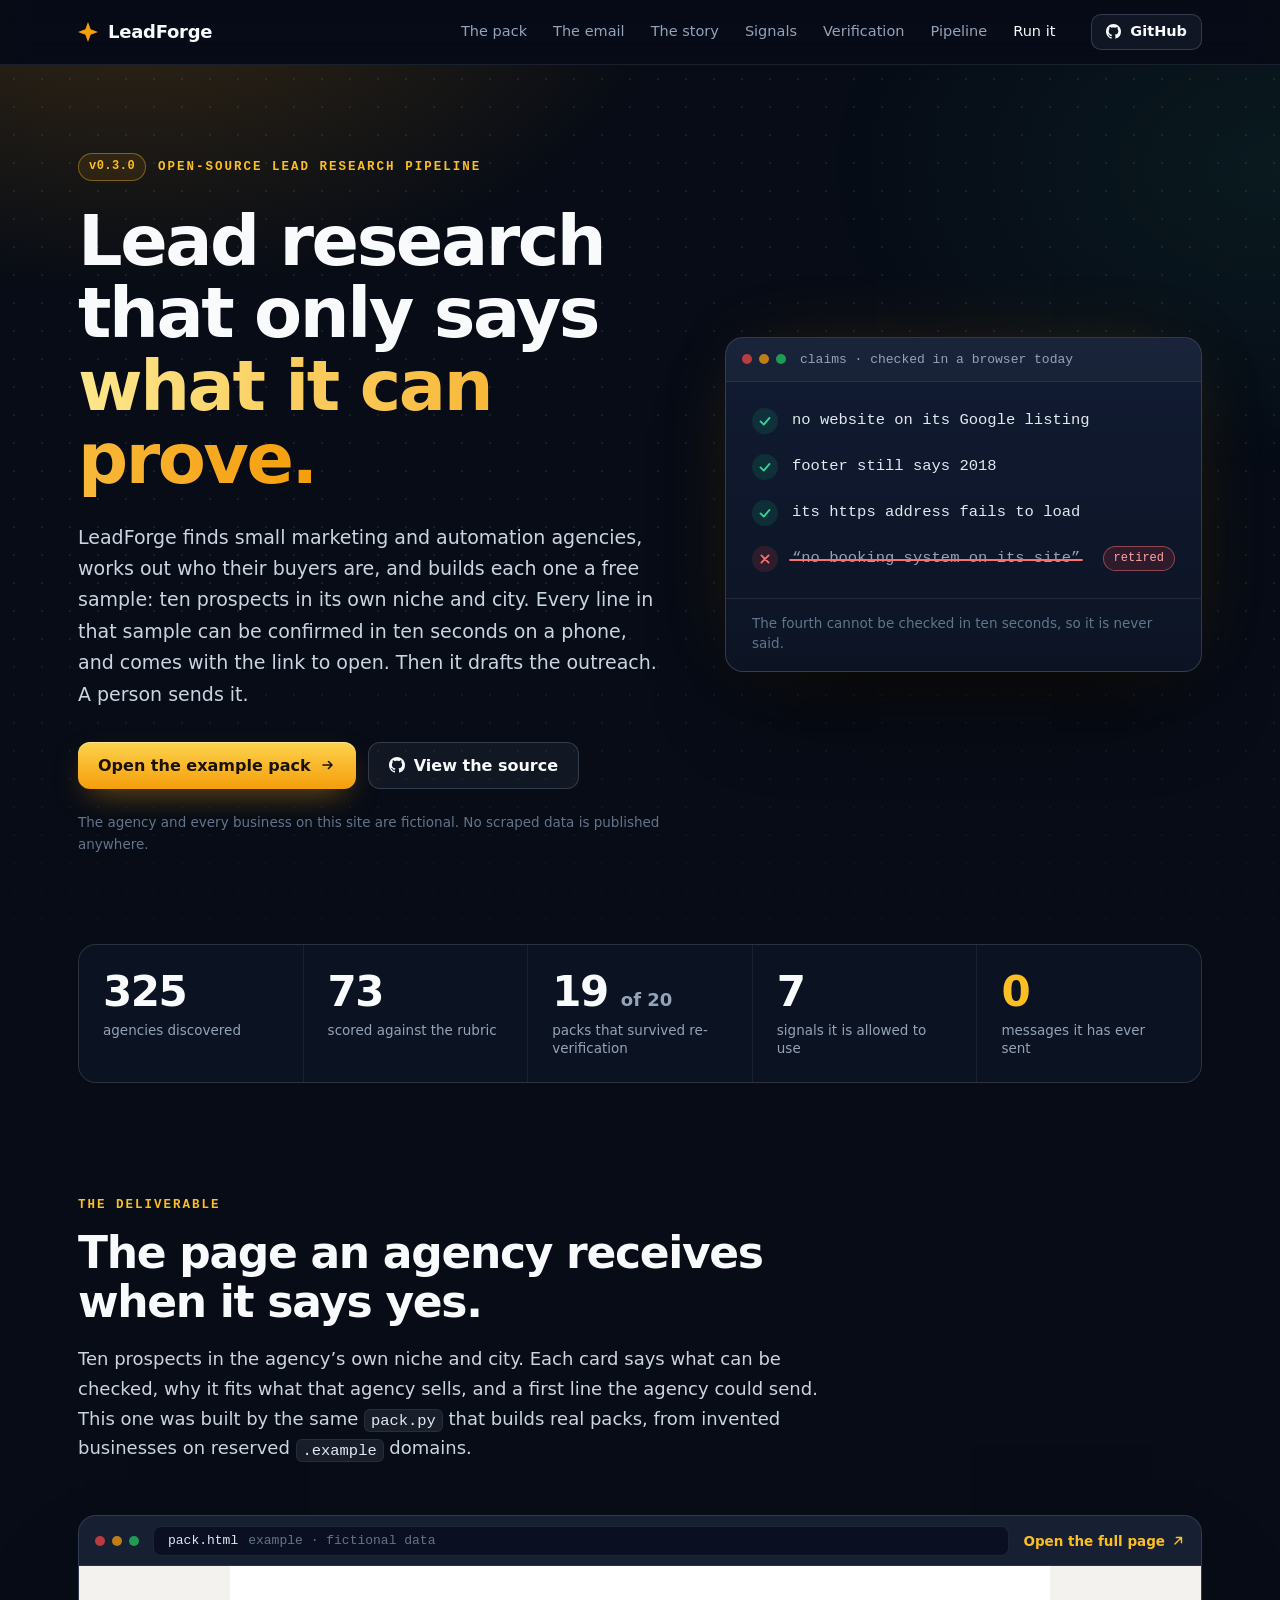
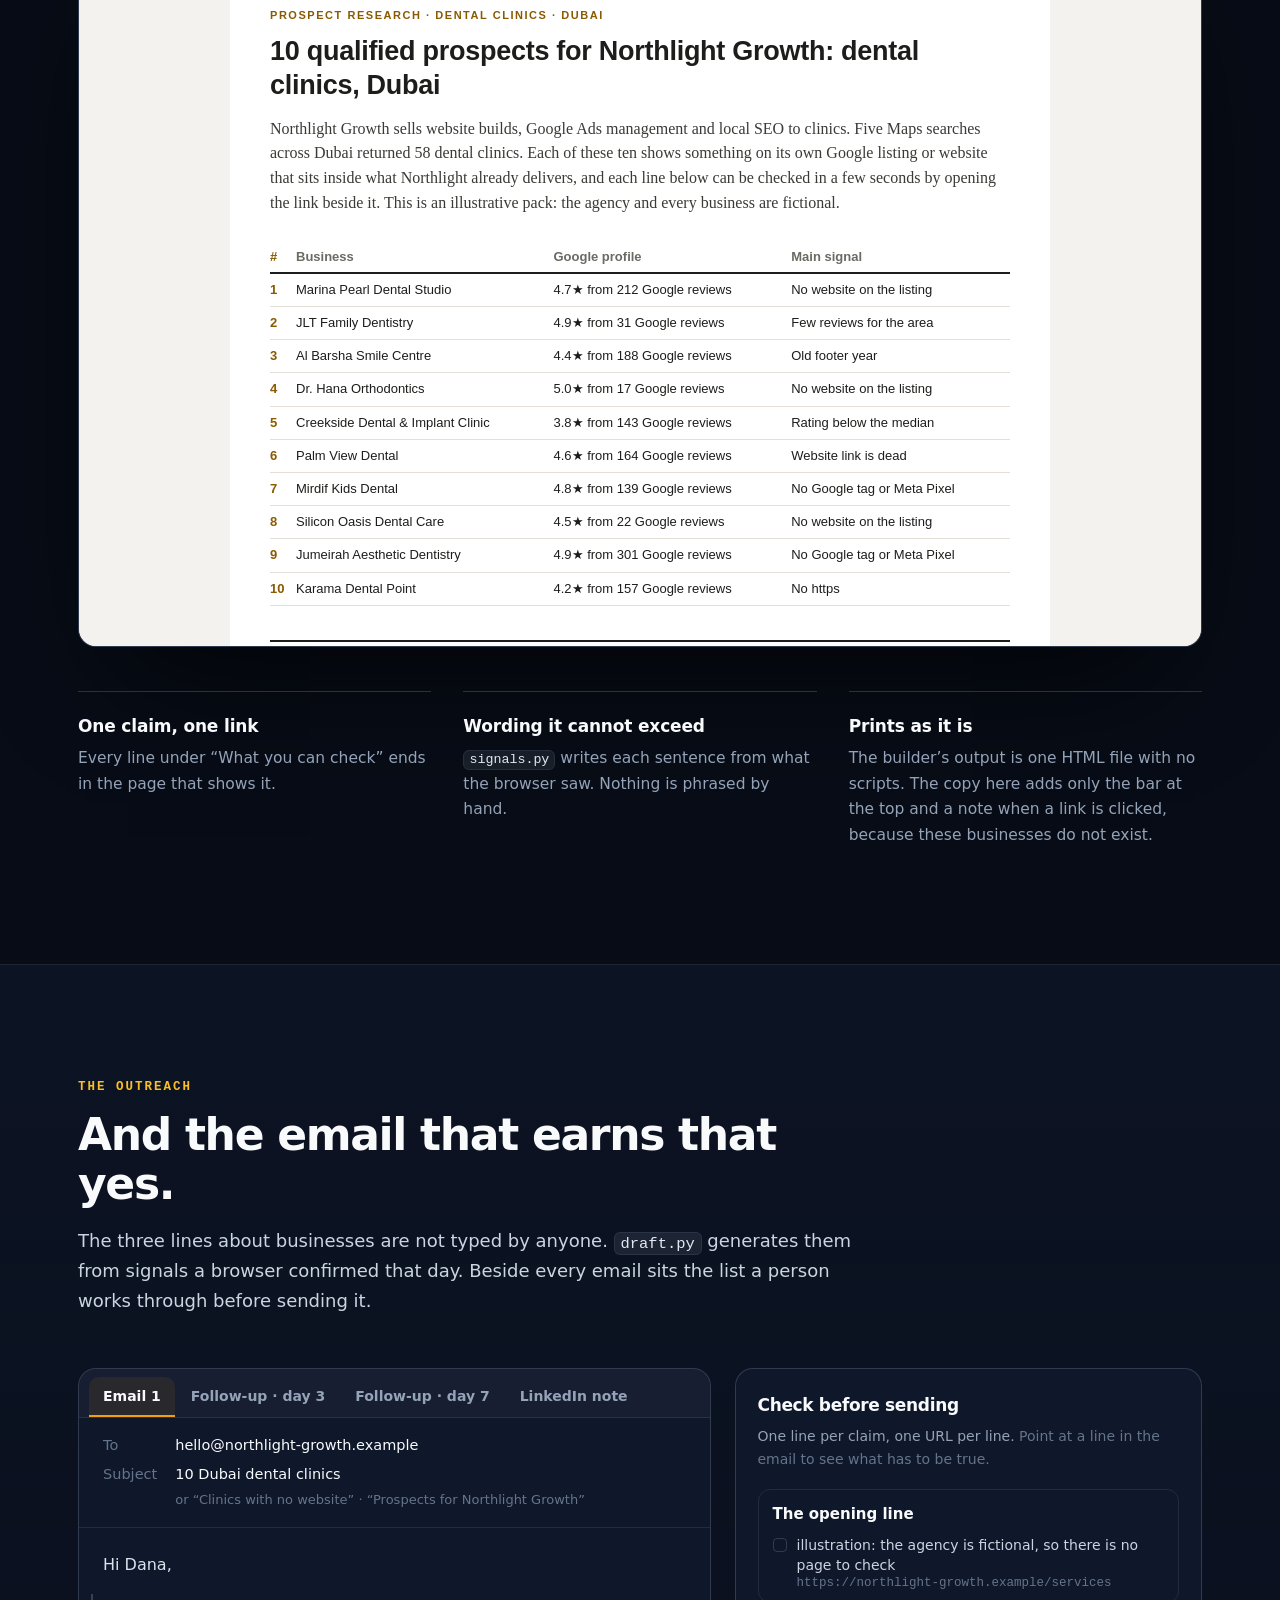
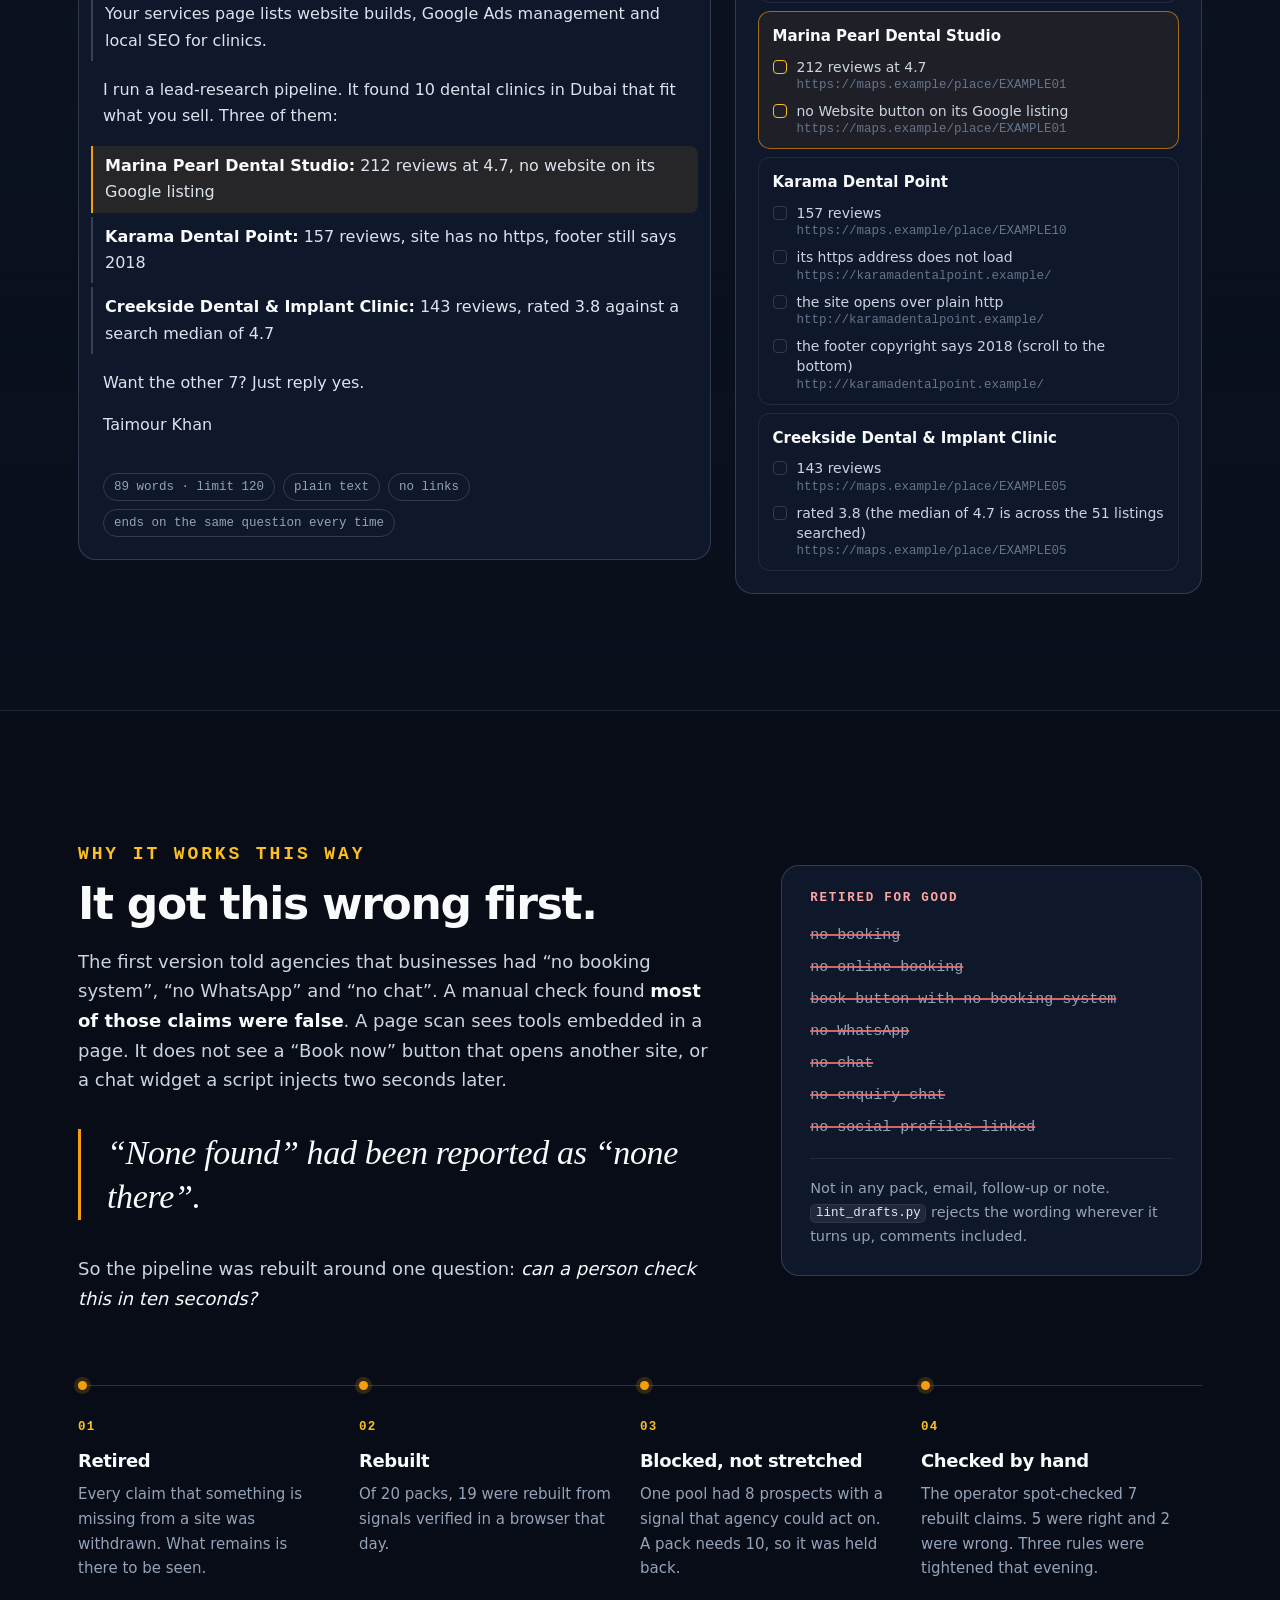
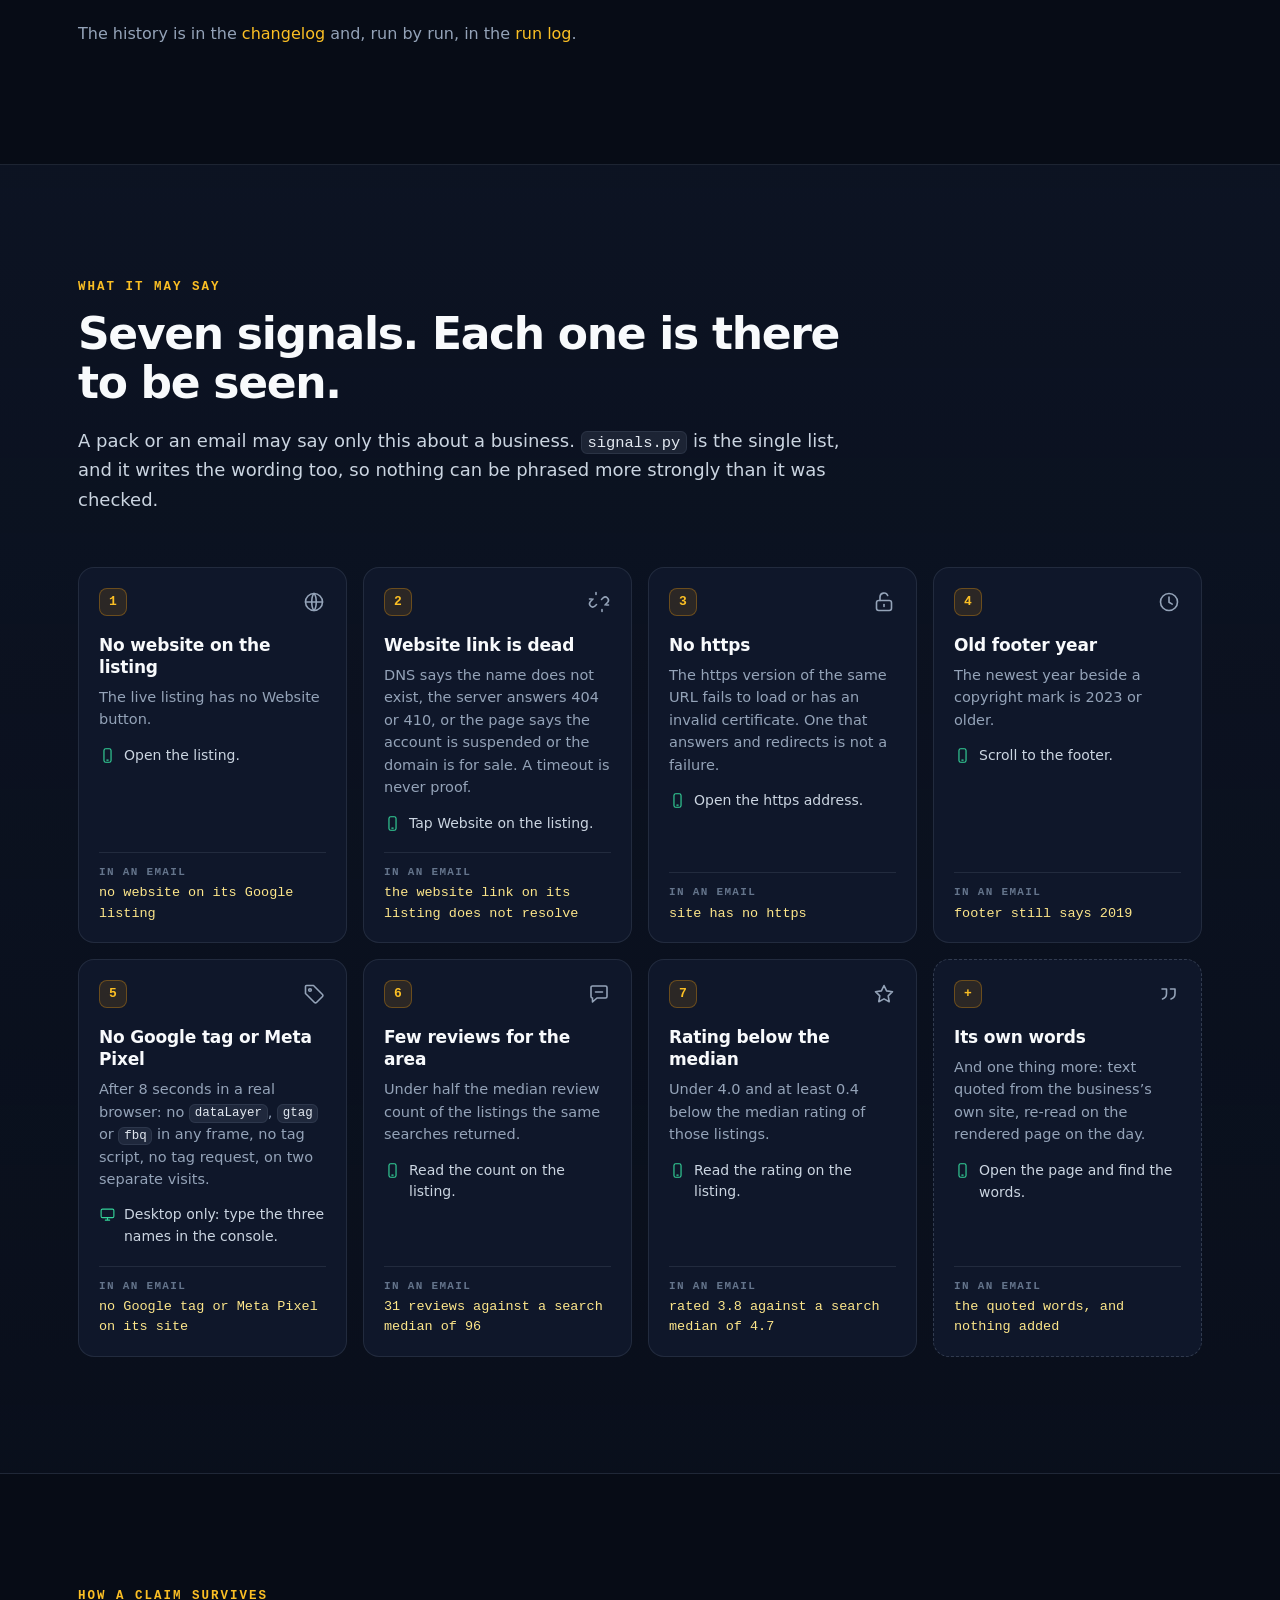
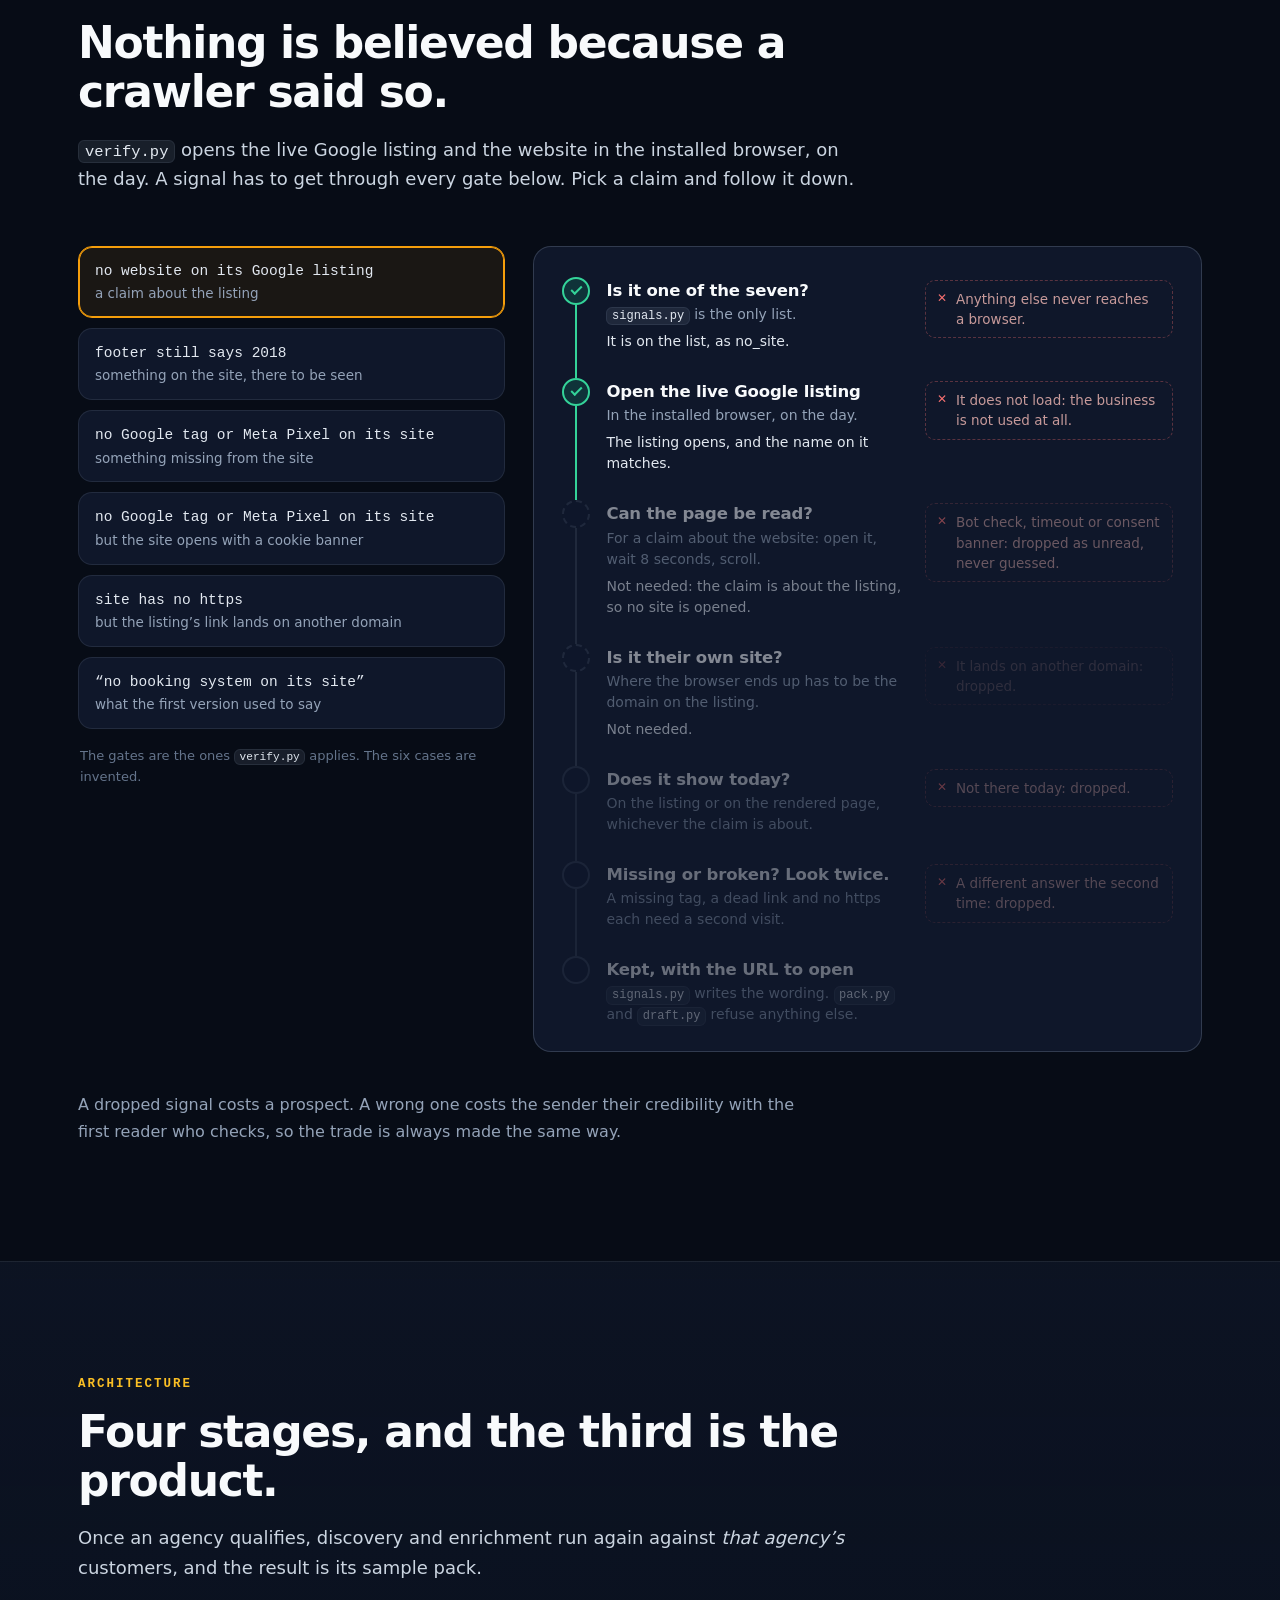
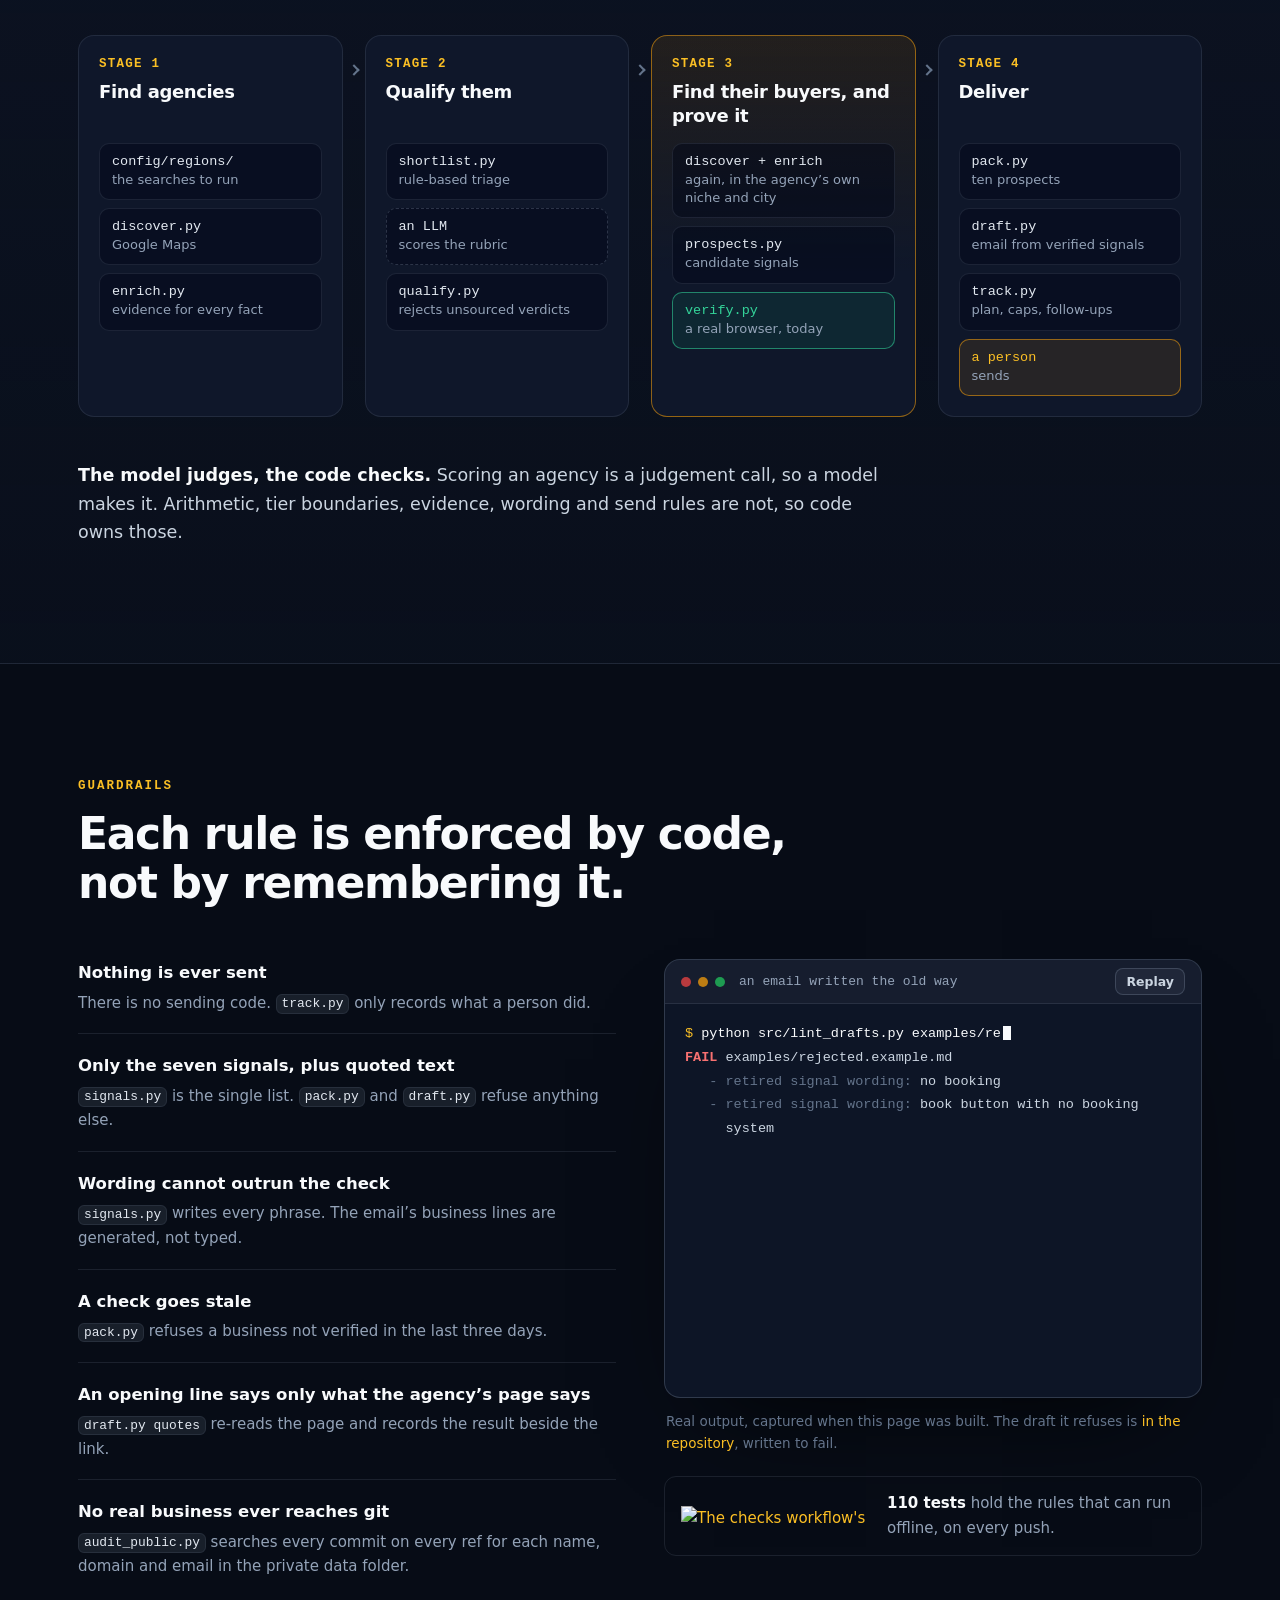
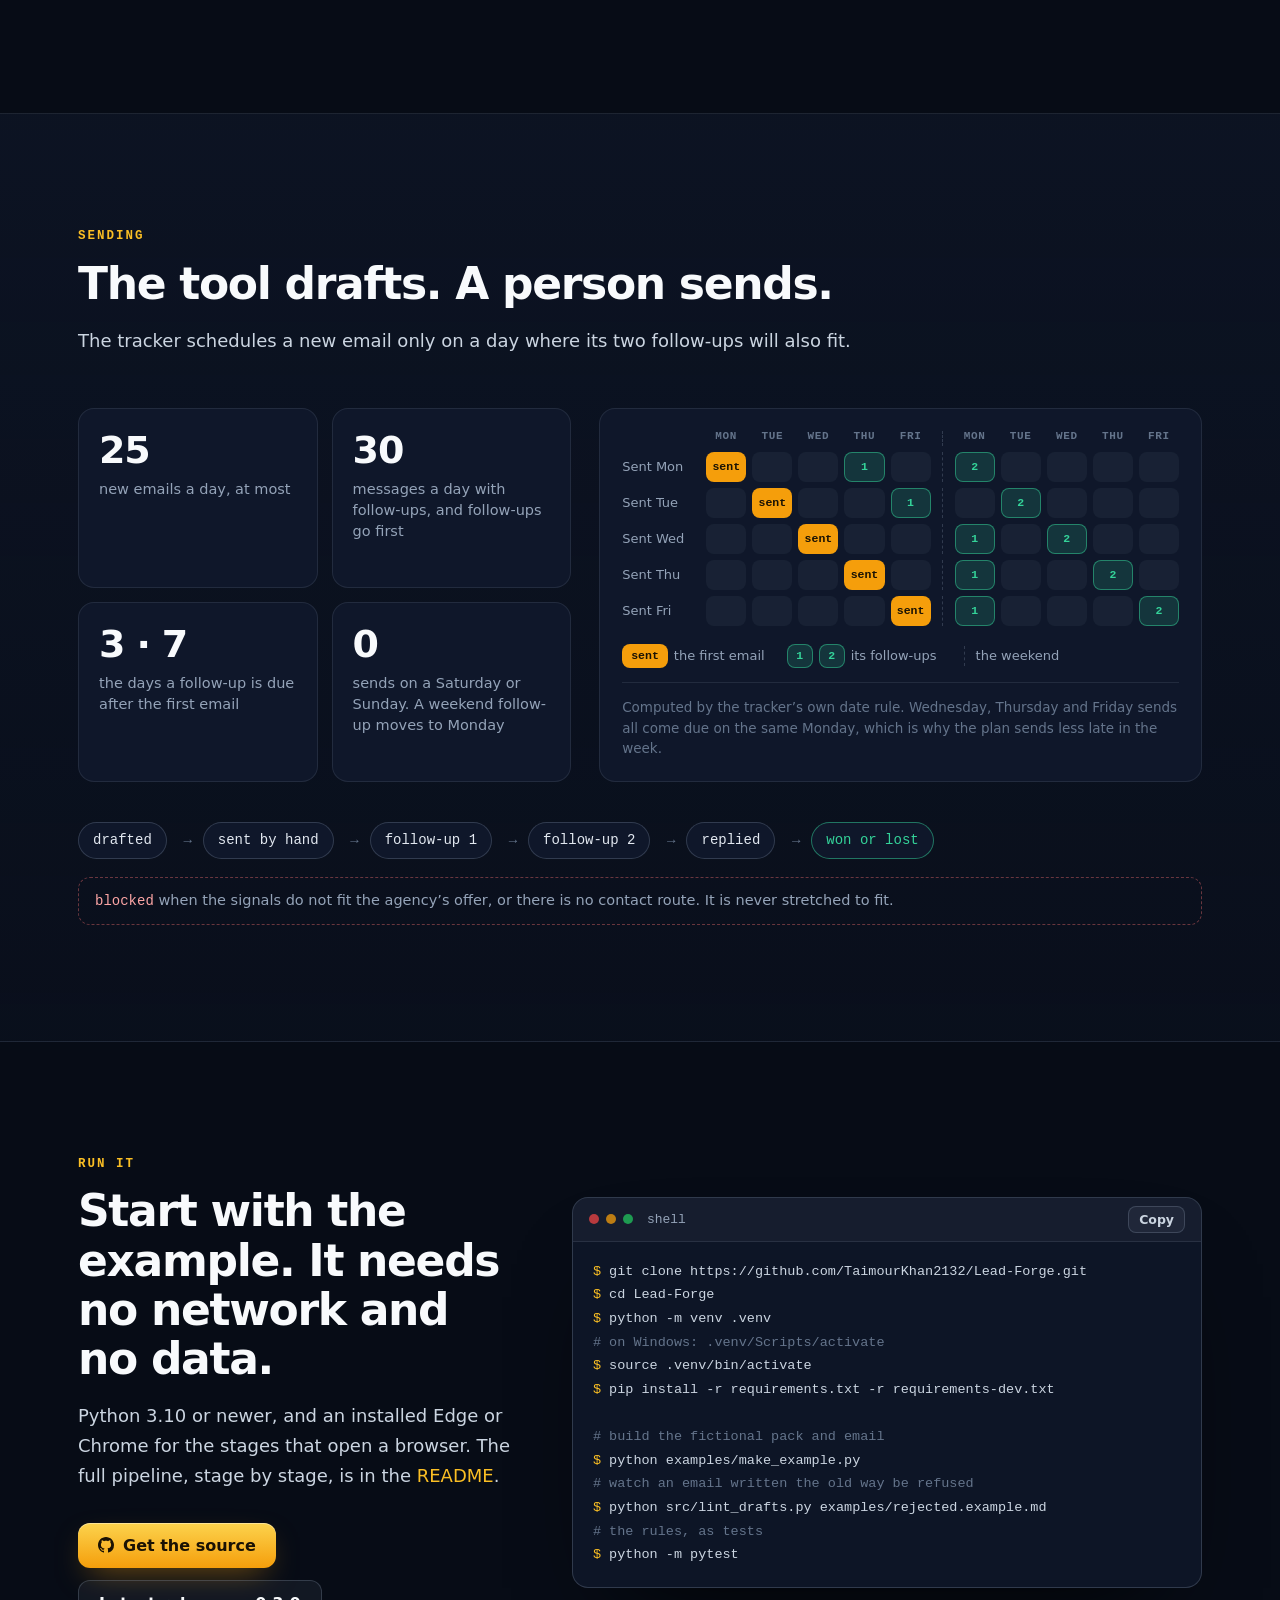
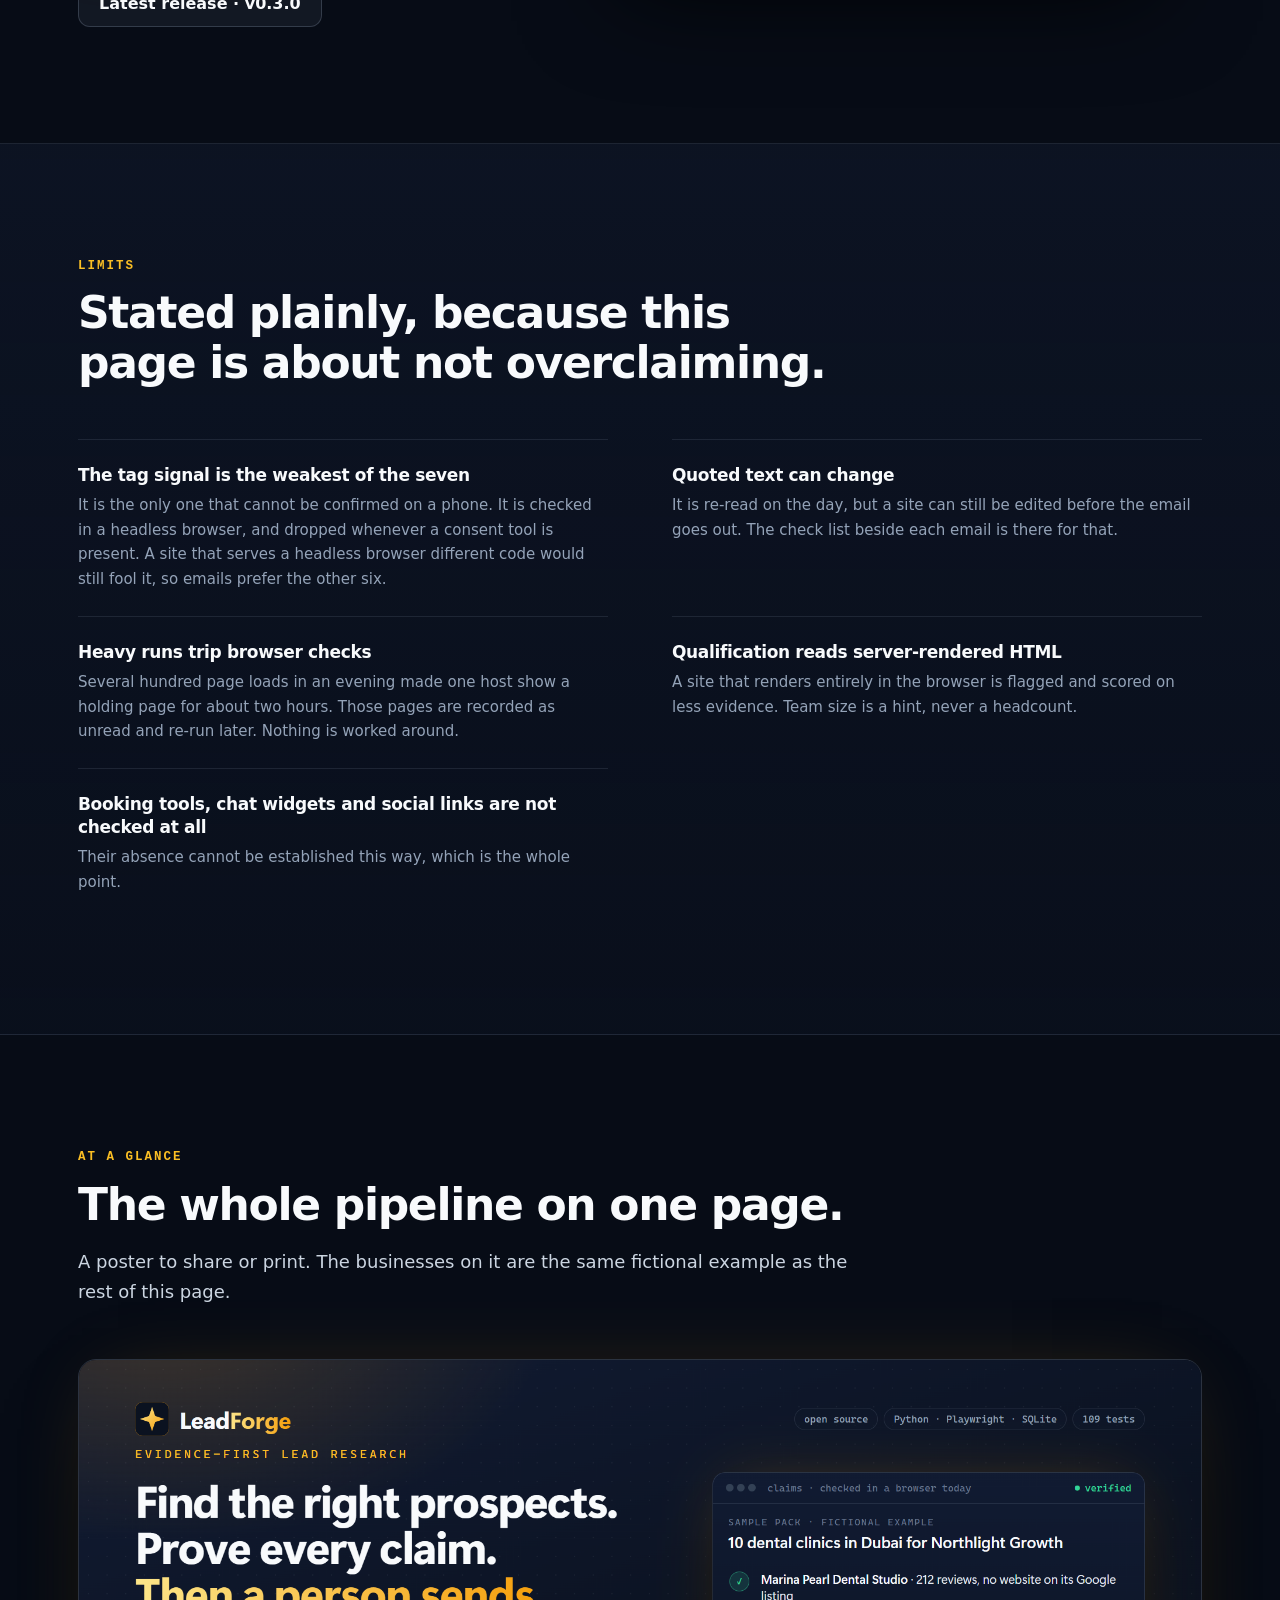
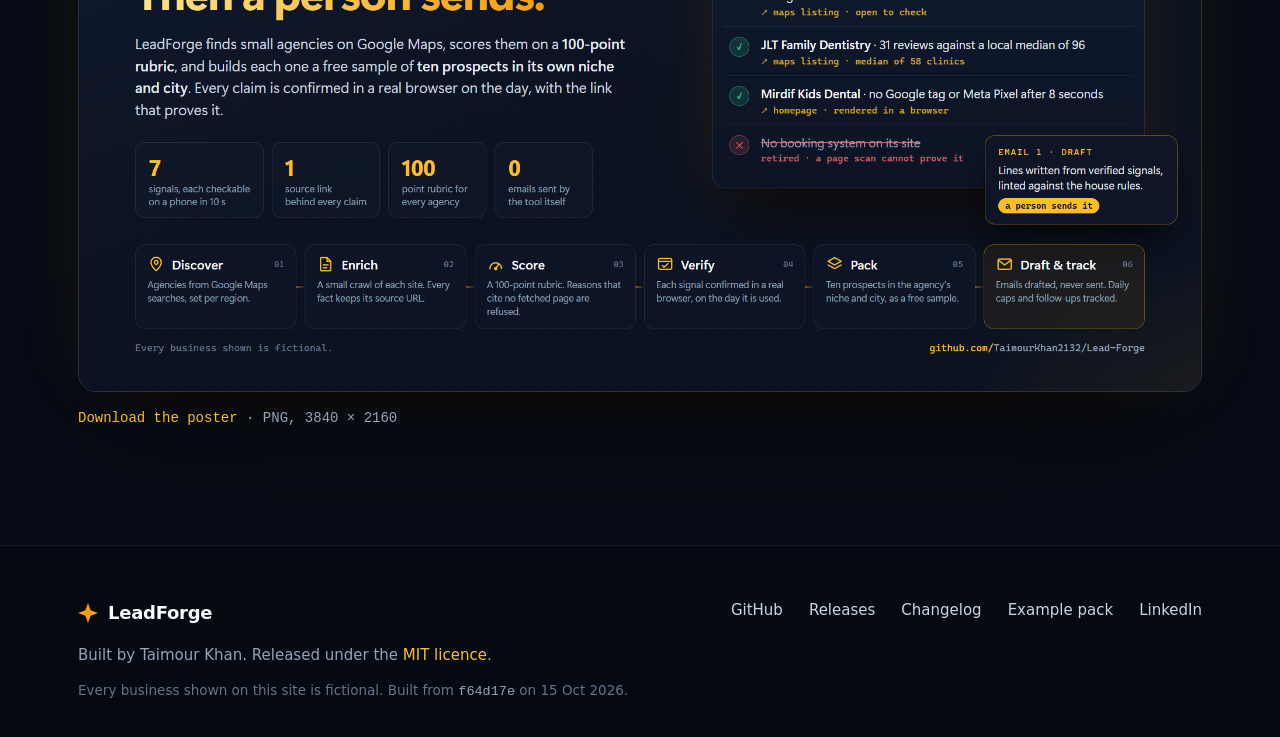
==== index.html @ 1b7889cc "Publish the live page from f64d17e" ====
<!doctype html>
<html lang="en">
<head>
<meta charset="utf-8">
<meta name="viewport" content="width=device-width, initial-scale=1">
<title>LeadForge · Lead research that only says what it can prove</title>
<meta name="description" content="An open-source pipeline that finds small agencies, builds each one a free sample of ten prospects, and confirms every claim in a real browser before a person sends anything.">
<meta name="theme-color" content="#070c16">
<link rel="canonical" href="https://taimourkhan2132.github.io/Lead-Forge/">
<link rel="icon" href="favicon.svg" type="image/svg+xml">
<meta property="og:type" content="website">
<meta property="og:site_name" content="LeadForge">
<meta property="og:title" content="LeadForge · Lead research that only says what it can prove">
<meta property="og:description" content="Finds small agencies, builds each one a free sample of ten prospects, and confirms every claim in a real browser. A person sends.">
<meta property="og:url" content="https://taimourkhan2132.github.io/Lead-Forge/">
<meta property="og:image" content="https://taimourkhan2132.github.io/Lead-Forge/social-preview.png">
<meta property="og:image:width" content="1280">
<meta property="og:image:height" content="640">
<meta name="twitter:card" content="summary_large_image">
<link rel="stylesheet" href="site.css">
<script>document.documentElement.classList.add('js')</script>
</head>
<body>

<svg class="sprite" aria-hidden="true">
  <symbol id="i-star" viewBox="0 0 34 34"><path d="M17 0 L21.5 12.5 L34 17 L21.5 21.5 L17 34 L12.5 21.5 L0 17 L12.5 12.5 Z" fill="currentColor"/></symbol>
  <symbol id="i-github" viewBox="0 0 16 16"><path fill="currentColor" d="M8 0C3.58 0 0 3.58 0 8c0 3.54 2.29 6.53 5.47 7.59.4.07.55-.17.55-.38 0-.19-.01-.82-.01-1.49-2.01.37-2.53-.49-2.69-.94-.09-.23-.48-.94-.82-1.13-.28-.15-.68-.52-.01-.53.63-.01 1.08.58 1.23.82.72 1.21 1.87.87 2.33.66.07-.52.28-.87.51-1.07-1.78-.2-3.64-.89-3.64-3.95 0-.87.31-1.59.82-2.15-.08-.2-.36-1.02.08-2.12 0 0 .67-.21 2.2.82.64-.18 1.32-.27 2-.27s1.36.09 2 .27c1.53-1.04 2.2-.82 2.2-.82.44 1.1.16 1.92.08 2.12.51.56.82 1.27.82 2.15 0 3.07-1.87 3.75-3.65 3.95.29.25.54.73.54 1.48 0 1.07-.01 1.93-.01 2.2 0 .21.15.46.55.38A8.01 8.01 0 0 0 16 8c0-4.42-3.58-8-8-8Z"/></symbol>
  <symbol id="i-arrow" viewBox="0 0 16 16"><path d="M3 8h9M8.5 4.5 12 8l-3.5 3.5" fill="none" stroke="currentColor" stroke-width="1.6" stroke-linecap="round" stroke-linejoin="round"/></symbol>
  <symbol id="i-out" viewBox="0 0 16 16"><path d="M6 4h6v6M12 4 4.5 11.5" fill="none" stroke="currentColor" stroke-width="1.6" stroke-linecap="round" stroke-linejoin="round"/></symbol>
  <symbol id="i-check" viewBox="0 0 20 20"><path d="M5 10.5 8.6 14 15 6.5" fill="none" stroke="currentColor" stroke-width="2" stroke-linecap="round" stroke-linejoin="round"/></symbol>
  <symbol id="i-x" viewBox="0 0 20 20"><path d="M6 6l8 8M14 6l-8 8" fill="none" stroke="currentColor" stroke-width="2" stroke-linecap="round"/></symbol>
  <symbol id="i-phone" viewBox="0 0 24 24"><rect x="7" y="2.5" width="10" height="19" rx="2.5" fill="none" stroke="currentColor" stroke-width="1.6"/><path d="M11 18.5h2" stroke="currentColor" stroke-width="1.6" stroke-linecap="round"/></symbol>
  <symbol id="i-desktop" viewBox="0 0 24 24"><g fill="none" stroke="currentColor" stroke-width="1.6" stroke-linecap="round" stroke-linejoin="round"><rect x="3" y="4.5" width="18" height="12" rx="2"/><path d="M9 20h6M12 16.5V20"/></g></symbol>
  <symbol id="s-no_site" viewBox="0 0 24 24"><g fill="none" stroke="currentColor" stroke-width="1.6" stroke-linecap="round"><circle cx="12" cy="12" r="8.5"/><path d="M3.5 12h17M12 3.5c-3 3.2-3 13.800 0 17M12 3.500c3 3.200 3 13.800 0 17"/></g></symbol>
  <symbol id="s-dead_site" viewBox="0 0 24 24"><g fill="none" stroke="currentColor" stroke-width="1.6" stroke-linecap="round" stroke-linejoin="round"><path d="M9.500 14.500 7.800 16.200a3.200 3.200 0 0 1-4.500-4.500l2.700-2.700"/><path d="M14.500 9.500l1.700-1.700a3.200 3.200 0 0 1 4.500 4.500l-2.700 2.700"/><path d="M9 4.500v-2M4.500 9h-2M15 19.500v2M19.500 15h2"/></g></symbol>
  <symbol id="s-not_https" viewBox="0 0 24 24"><g fill="none" stroke="currentColor" stroke-width="1.6" stroke-linecap="round" stroke-linejoin="round"><rect x="4.500" y="10.500" width="15" height="10" rx="2.200"/><path d="M8 10.500V7a4 4 0 0 1 7.700-1.500"/><path d="M12 14.500v2"/></g></symbol>
  <symbol id="s-stale" viewBox="0 0 24 24"><g fill="none" stroke="currentColor" stroke-width="1.6" stroke-linecap="round" stroke-linejoin="round"><circle cx="12" cy="12" r="8.500"/><path d="M12 7v5.200l3.200 1.900"/></g></symbol>
  <symbol id="s-no_ads_tags" viewBox="0 0 24 24"><g fill="none" stroke="currentColor" stroke-width="1.6" stroke-linecap="round" stroke-linejoin="round"><path d="M3.500 11.500V4.500a1 1 0 0 1 1-1h7l9 9a1.400 1.400 0 0 1 0 2l-6 6a1.400 1.400 0 0 1-2 0z"/><circle cx="8" cy="8" r="1.300"/></g></symbol>
  <symbol id="s-low_reviews" viewBox="0 0 24 24"><g fill="none" stroke="currentColor" stroke-width="1.6" stroke-linecap="round" stroke-linejoin="round"><path d="M4 5.500a1.500 1.500 0 0 1 1.500-1.500h13A1.500 1.500 0 0 1 20 5.500v9a1.500 1.500 0 0 1-1.500 1.500H10l-4.500 4v-4A1.500 1.500 0 0 1 4 14.500z"/><path d="M8.500 10h7"/></g></symbol>
  <symbol id="s-low_rating" viewBox="0 0 24 24"><path d="M12 3.500l2.600 5.400 5.900.8-4.300 4.100 1 5.900L12 16.900l-5.200 2.800 1-5.900L3.500 9.700l5.900-.8z" fill="none" stroke="currentColor" stroke-width="1.6" stroke-linejoin="round"/></symbol>
  <symbol id="s-quote" viewBox="0 0 24 24"><g fill="none" stroke="currentColor" stroke-width="1.6" stroke-linecap="round" stroke-linejoin="round"><path d="M5 7h4.500v4.500c0 2.800-1.500 4.700-4 5.500"/><path d="M13.500 7H18v4.500c0 2.800-1.500 4.700-4 5.500"/></g></symbol>
</svg>

<a class="skip" href="#main">Skip to the content</a>

<header class="nav">
  <div class="wrap nav-in">
    <a class="brand" href="./" aria-label="LeadForge, home"><svg><use href="#i-star"/></svg><span>LeadForge</span></a>
    <nav aria-label="Sections">
      <a href="#pack">The pack</a>
      <a href="#email">The email</a>
      <a href="#story">The story</a>
      <a href="#signals">Signals</a>
      <a href="#verify">Verification</a>
      <a href="#pipeline">Pipeline</a>
      <a href="#run">Run it</a>
    </nav>
    <a class="btn small ghost" href="https://github.com/TaimourKhan2132/Lead-Forge"><svg><use href="#i-github"/></svg>GitHub</a>
  </div>
</header>

<main id="main">

<!-- Hero -->
<section class="hero">
  <div class="wrap hero-in">
    <div class="hero-copy">
      <p class="eyebrow"><span class="pill">v0.3.0</span>Open-source lead research pipeline</p>
      <h1>Lead research that only says <span class="ink">what it can prove.</span></h1>
      <p class="lede">LeadForge finds small marketing and automation agencies, works out who their buyers are, and builds each one a free sample: ten prospects in its own niche and city. Every line in that sample can be confirmed in ten seconds on a phone, and comes with the link to open. Then it drafts the outreach. A person sends it.</p>
      <div class="cta">
        <a class="btn" href="pack.html">Open the example pack <svg><use href="#i-arrow"/></svg></a>
        <a class="btn ghost" href="https://github.com/TaimourKhan2132/Lead-Forge"><svg><use href="#i-github"/></svg>View the source</a>
      </div>
      <p class="fine">The agency and every business on this site are fictional. No scraped data is published anywhere.</p>
    </div>

    <div class="sheet" role="img" aria-label="A list of claims. Three are confirmed with a tick. The fourth, no booking system on its site, is struck out and marked retired.">
      <div class="bar"><span class="dots"><i></i><i></i><i></i></span><span>claims · checked in a browser today</span></div>
      <ul>
        <li class="ok"><span class="mark"><svg><use href="#i-check"/></svg></span>no website on its Google listing</li>
        <li class="ok"><span class="mark"><svg><use href="#i-check"/></svg></span>footer still says 2018</li>
        <li class="ok"><span class="mark"><svg><use href="#i-check"/></svg></span>its https address fails to load</li>
        <li class="no"><span class="mark"><svg><use href="#i-x"/></svg></span><span class="struck">“no booking system on its site”</span><em>retired</em></li>
      </ul>
      <p class="sheet-note">The fourth cannot be checked in ten seconds, so it is never said.</p>
    </div>
  </div>

  <div class="wrap">
    <dl class="stats">
      <div><dt>agencies discovered</dt><dd data-count="325">325</dd></div>
      <div><dt>scored against the rubric</dt><dd data-count="73">73</dd></div>
      <div><dt>packs that survived re-verification</dt><dd>19 <small>of 20</small></dd></div>
      <div><dt>signals it is allowed to use</dt><dd data-count="7">7</dd></div>
      <div><dt>messages it has ever sent</dt><dd class="zero">0</dd></div>
    </dl>
  </div>
</section>

<!-- The pack -->
<section id="pack" class="band">
  <div class="wrap">
    <header class="head reveal">
      <p class="kicker">The deliverable</p>
      <h2>The page an agency receives when it says yes.</h2>
      <p>Ten prospects in the agency’s own niche and city. Each card says what can be checked, why it fits what that agency sells, and a first line the agency could send. This one was built by the same <code>pack.py</code> that builds real packs, from invented businesses on reserved <code>.example</code> domains.</p>
    </header>

    <div class="frame reveal">
      <div class="bar">
        <span class="dots"><i></i><i></i><i></i></span>
        <span class="url">pack.html<em>example · fictional data</em></span>
        <a class="open" href="pack.html">Open the full page <svg><use href="#i-out"/></svg></a>
      </div>
      <iframe src="pack.html" title="The example pack: ten fictional dental clinics in Dubai" loading="lazy"></iframe>
    </div>

    <ul class="trio reveal">
      <li><h3>One claim, one link</h3><p>Every line under “What you can check” ends in the page that shows it.</p></li>
      <li><h3>Wording it cannot exceed</h3><p><code>signals.py</code> writes each sentence from what the browser saw. Nothing is phrased by hand.</p></li>
      <li><h3>Prints as it is</h3><p>The builder’s output is one HTML file with no scripts. The copy here adds only the bar at the top and a note when a link is clicked, because these businesses do not exist.</p></li>
    </ul>
  </div>
</section>

<!-- The email -->
<section id="email" class="band alt">
  <div class="wrap">
    <header class="head reveal">
      <p class="kicker">The outreach</p>
      <h2>And the email that earns that yes.</h2>
      <p>The three lines about businesses are not typed by anyone. <code>draft.py</code> generates them from signals a browser confirmed that day. Beside every email sits the list a person works through before sending it.</p>
    </header>

    <div class="mail-grid reveal" data-picks>
      <div class="mail">
        <div class="tabs" role="tablist" aria-label="The drafted messages">
          <button role="tab" id="t-email1" aria-controls="m-email1" aria-selected="true">Email 1</button>
          <button role="tab" id="t-fu1" aria-controls="m-fu1" aria-selected="false" tabindex="-1">Follow-up · day 3</button>
          <button role="tab" id="t-fu2" aria-controls="m-fu2" aria-selected="false" tabindex="-1">Follow-up · day 7</button>
          <button role="tab" id="t-linkedin" aria-controls="m-linkedin" aria-selected="false" tabindex="-1">LinkedIn note</button>
        </div>
<div class="mail-panel" role="tabpanel" id="m-email1" aria-labelledby="t-email1"><h3 class="panel-title">Email 1</h3><dl class="mail-head"><dt>To</dt><dd>hello@northlight-growth.example</dd><dt>Subject</dt><dd>10 Dubai dental clinics<span class="alt">or “Clinics with no website” · “Prospects for Northlight Growth”</span></dd></dl><div class="mail-body">
<p>Hi Dana,</p>
<p><span class="pick" data-pick="0" tabindex="0">Your services page lists website builds, Google Ads management and local SEO for clinics.</span></p>
<p>I run a lead-research pipeline. It found 10 dental clinics in Dubai that fit what you sell. Three of them:</p>
<p class="picks"><span class="pick" data-pick="1" tabindex="0"><b>Marina Pearl Dental Studio:</b> 212 reviews at 4.7, no website on its Google listing</span><span class="pick" data-pick="2" tabindex="0"><b>Karama Dental Point:</b> 157 reviews, site has no https, footer still says 2018</span><span class="pick" data-pick="3" tabindex="0"><b>Creekside Dental &amp; Implant Clinic:</b> 143 reviews, rated 3.8 against a search median of 4.7</span></p>
<p>Want the other 7? Just reply yes.</p>
<p>Taimour Khan</p>
</div><div class="mail-foot"><span>89 words · limit 120</span><span>plain text</span><span>no links</span><span>ends on the same question every time</span></div></div>
<div class="mail-panel" role="tabpanel" id="m-fu1" aria-labelledby="t-fu1"><h3 class="panel-title">Follow-up, day 3</h3><div class="mail-body">
<p>Hi Dana,</p>
<p>The 10 Dubai dental clinics are on one page: name, contact, what the listing or site shows, and the link to check it. Three have no website on their Google listing.</p>
<p>Shall I send it over?</p>
<p>Taimour Khan</p>
</div><div class="mail-foot"><span>40 words · limit 50</span><span>sent on day 3, if there is no reply</span></div></div>
<div class="mail-panel" role="tabpanel" id="m-fu2" aria-labelledby="t-fu2"><h3 class="panel-title">Follow-up, day 7</h3><div class="mail-body">
<p>Hi Dana,</p>
<p>I will leave it here. If a list of Dubai clinics with no website, or one years out of date, would be useful later, reply to this and I will send the pack.</p>
<p>Taimour Khan</p>
</div><div class="mail-foot"><span>37 words · limit 40</span><span>sent on day 7, and it is the last</span></div></div>
<div class="mail-panel" role="tabpanel" id="m-linkedin" aria-labelledby="t-linkedin"><h3 class="panel-title">LinkedIn note</h3><div class="mail-body">
<p>Hi Dana, I run a lead-research pipeline. It found 10 Dubai dental clinics with no website on their Google listing, no https, or a footer years out of date, which looked like a fit for your website and SEO work. Happy to send the list if it is useful.</p>
</div><div class="mail-foot"><span>250 characters · limit 280</span><span>written, never sent by the tool</span></div></div>
      </div>

      <aside class="checks" aria-label="Check before sending">
        <h3>Check before sending</h3>
        <p class="sub">One line per claim, one URL per line. <span class="hint">Point at a line in the email to see what has to be true.</span></p>
<ol class="check-list">
<li data-pick="0" tabindex="0"><b>The opening line</b><ul><li><span>illustration: the agency is fictional, so there is no page to check</span><code>https://northlight-growth.example/services</code></li></ul></li>
<li data-pick="1" tabindex="0"><b>Marina Pearl Dental Studio</b><ul><li><span>212 reviews at 4.7</span><code>https://maps.example/place/EXAMPLE01</code></li><li><span>no Website button on its Google listing</span><code>https://maps.example/place/EXAMPLE01</code></li></ul></li>
<li data-pick="2" tabindex="0"><b>Karama Dental Point</b><ul><li><span>157 reviews</span><code>https://maps.example/place/EXAMPLE10</code></li><li><span>its https address does not load</span><code>https://karamadentalpoint.example/</code></li><li><span>the site opens over plain http</span><code>http://karamadentalpoint.example/</code></li><li><span>the footer copyright says 2018 (scroll to the bottom)</span><code>http://karamadentalpoint.example/</code></li></ul></li>
<li data-pick="3" tabindex="0"><b>Creekside Dental &amp; Implant Clinic</b><ul><li><span>143 reviews</span><code>https://maps.example/place/EXAMPLE05</code></li><li><span>rated 3.8 (the median of 4.7 is across the 51 listings searched)</span><code>https://maps.example/place/EXAMPLE05</code></li></ul></li>
</ol>
      </aside>
    </div>
  </div>
</section>

<!-- The story -->
<section id="story" class="band">
  <div class="wrap story">
    <div class="reveal">
      <p class="kicker">Why it works this way</p>
      <h2>It got this wrong first.</h2>
      <p>The first version told agencies that businesses had “no booking system”, “no WhatsApp” and “no chat”. A manual check found <strong>most of those claims were false</strong>. A page scan sees tools embedded in a page. It does not see a “Book now” button that opens another site, or a chat widget a script injects two seconds later.</p>
      <blockquote>“None found” had been reported as “none there”.</blockquote>
      <p>So the pipeline was rebuilt around one question: <em>can a person check this in ten seconds?</em></p>
    </div>

    <div class="retired reveal" aria-label="Retired for good">
      <h3>Retired for good</h3>
      <ul>
        <li>no booking</li>
        <li>no online booking</li>
        <li>book button with no booking system</li>
        <li>no WhatsApp</li>
        <li>no chat</li>
        <li>no enquiry chat</li>
        <li>no social profiles linked</li>
      </ul>
      <p>Not in any pack, email, follow-up or note. <code>lint_drafts.py</code> rejects the wording wherever it turns up, comments included.</p>
    </div>
  </div>

  <div class="wrap">
    <ol class="steps reveal">
      <li><span>01</span><h3>Retired</h3><p>Every claim that something is missing from a site was withdrawn. What remains is there to be seen.</p></li>
      <li><span>02</span><h3>Rebuilt</h3><p>Of 20 packs, 19 were rebuilt from signals verified in a browser that day.</p></li>
      <li><span>03</span><h3>Blocked, not stretched</h3><p>One pool had 8 prospects with a signal that agency could act on. A pack needs 10, so it was held back.</p></li>
      <li><span>04</span><h3>Checked by hand</h3><p>The operator spot-checked 7 rebuilt claims. 5 were right and 2 were wrong. Three rules were tightened that evening.</p></li>
    </ol>
    <p class="after reveal">The history is in the <a href="https://github.com/TaimourKhan2132/Lead-Forge/blob/main/CHANGELOG.md">changelog</a> and, run by run, in the <a href="https://github.com/TaimourKhan2132/Lead-Forge/blob/main/RUNLOG.md">run log</a>.</p>
  </div>
</section>

<!-- The seven signals -->
<section id="signals" class="band alt">
  <div class="wrap">
    <header class="head reveal">
      <p class="kicker">What it may say</p>
      <h2>Seven signals. Each one is there to be seen.</h2>
      <p>A pack or an email may say only this about a business. <code>signals.py</code> is the single list, and it writes the wording too, so nothing can be phrased more strongly than it was checked.</p>
    </header>

    <ol class="signals reveal">
      <li>
        <div class="top"><span class="num">1</span><svg><use href="#s-no_site"/></svg></div>
        <h3>No website on the listing</h3>
        <p>The live listing has no Website button.</p>
        <p class="how"><svg><use href="#i-phone"/></svg>Open the listing.</p>
        <p class="says"><span>In an email</span>no website on its Google listing</p>
      </li>
      <li>
        <div class="top"><span class="num">2</span><svg><use href="#s-dead_site"/></svg></div>
        <h3>Website link is dead</h3>
        <p>DNS says the name does not exist, the server answers 404 or 410, or the page says the account is suspended or the domain is for sale. A timeout is never proof.</p>
        <p class="how"><svg><use href="#i-phone"/></svg>Tap Website on the listing.</p>
        <p class="says"><span>In an email</span>the website link on its listing does not resolve</p>
      </li>
      <li>
        <div class="top"><span class="num">3</span><svg><use href="#s-not_https"/></svg></div>
        <h3>No https</h3>
        <p>The https version of the same URL fails to load or has an invalid certificate. One that answers and redirects is not a failure.</p>
        <p class="how"><svg><use href="#i-phone"/></svg>Open the https address.</p>
        <p class="says"><span>In an email</span>site has no https</p>
      </li>
      <li>
        <div class="top"><span class="num">4</span><svg><use href="#s-stale"/></svg></div>
        <h3>Old footer year</h3>
        <p>The newest year beside a copyright mark is 2023 or older.</p>
        <p class="how"><svg><use href="#i-phone"/></svg>Scroll to the footer.</p>
        <p class="says"><span>In an email</span>footer still says 2019</p>
      </li>
      <li>
        <div class="top"><span class="num">5</span><svg><use href="#s-no_ads_tags"/></svg></div>
        <h3>No Google tag or Meta Pixel</h3>
        <p>After 8 seconds in a real browser: no <code>dataLayer</code>, <code>gtag</code> or <code>fbq</code> in any frame, no tag script, no tag request, on two separate visits.</p>
        <p class="how"><svg><use href="#i-desktop"/></svg>Desktop only: type the three names in the console.</p>
        <p class="says"><span>In an email</span>no Google tag or Meta Pixel on its site</p>
      </li>
      <li>
        <div class="top"><span class="num">6</span><svg><use href="#s-low_reviews"/></svg></div>
        <h3>Few reviews for the area</h3>
        <p>Under half the median review count of the listings the same searches returned.</p>
        <p class="how"><svg><use href="#i-phone"/></svg>Read the count on the listing.</p>
        <p class="says"><span>In an email</span>31 reviews against a search median of 96</p>
      </li>
      <li>
        <div class="top"><span class="num">7</span><svg><use href="#s-low_rating"/></svg></div>
        <h3>Rating below the median</h3>
        <p>Under 4.0 and at least 0.4 below the median rating of those listings.</p>
        <p class="how"><svg><use href="#i-phone"/></svg>Read the rating on the listing.</p>
        <p class="says"><span>In an email</span>rated 3.8 against a search median of 4.7</p>
      </li>
      <li class="plus">
        <div class="top"><span class="num">+</span><svg><use href="#s-quote"/></svg></div>
        <h3>Its own words</h3>
        <p>And one thing more: text quoted from the business’s own site, re-read on the rendered page on the day.</p>
        <p class="how"><svg><use href="#i-phone"/></svg>Open the page and find the words.</p>
        <p class="says"><span>In an email</span>the quoted words, and nothing added</p>
      </li>
    </ol>
  </div>
</section>

<!-- Verification -->
<section id="verify" class="band">
  <div class="wrap">
    <header class="head reveal">
      <p class="kicker">How a claim survives</p>
      <h2>Nothing is believed because a crawler said so.</h2>
      <p><code>verify.py</code> opens the live Google listing and the website in the installed browser, on the day. A signal has to get through every gate below. Pick a claim and follow it down.</p>
    </header>

    <div class="lab reveal" data-lab>
      <div class="cases" role="group" aria-label="Claims to follow">
        <button class="case" aria-pressed="true"><b>no website on its Google listing</b><span>a claim about the listing</span></button>
        <button class="case" aria-pressed="false"><b>footer still says 2018</b><span>something on the site, there to be seen</span></button>
        <button class="case" aria-pressed="false"><b>no Google tag or Meta Pixel on its site</b><span>something missing from the site</span></button>
        <button class="case" aria-pressed="false"><b>no Google tag or Meta Pixel on its site</b><span>but the site opens with a cookie banner</span></button>
        <button class="case" aria-pressed="false"><b>site has no https</b><span>but the listing’s link lands on another domain</span></button>
        <button class="case" aria-pressed="false"><b>“no booking system on its site”</b><span>what the first version used to say</span></button>
        <p class="lab-note">The gates are the ones <code>verify.py</code> applies. The six cases are invented.</p>
      </div>

      <div class="run">
        <ol class="gates">
          <li class="gate">
            <span class="node"></span>
            <div class="what"><h3>Is it one of the seven?</h3><p><code>signals.py</code> is the only list.</p><p class="out"></p></div>
            <p class="drop">Anything else never reaches a browser.</p>
          </li>
          <li class="gate">
            <span class="node"></span>
            <div class="what"><h3>Open the live Google listing</h3><p>In the installed browser, on the day.</p><p class="out"></p></div>
            <p class="drop">It does not load: the business is not used at all.</p>
          </li>
          <li class="gate">
            <span class="node"></span>
            <div class="what"><h3>Can the page be read?</h3><p>For a claim about the website: open it, wait 8 seconds, scroll.</p><p class="out"></p></div>
            <p class="drop">Bot check, timeout or consent banner: dropped as unread, never guessed.</p>
          </li>
          <li class="gate">
            <span class="node"></span>
            <div class="what"><h3>Is it their own site?</h3><p>Where the browser ends up has to be the domain on the listing.</p><p class="out"></p></div>
            <p class="drop">It lands on another domain: dropped.</p>
          </li>
          <li class="gate">
            <span class="node"></span>
            <div class="what"><h3>Does it show today?</h3><p>On the listing or on the rendered page, whichever the claim is about.</p><p class="out"></p></div>
            <p class="drop">Not there today: dropped.</p>
          </li>
          <li class="gate">
            <span class="node"></span>
            <div class="what"><h3>Missing or broken? Look twice.</h3><p>A missing tag, a dead link and no https each need a second visit.</p><p class="out"></p></div>
            <p class="drop">A different answer the second time: dropped.</p>
          </li>
          <li class="gate end">
            <span class="node"></span>
            <div class="what"><h3>Kept, with the URL to open</h3><p><code>signals.py</code> writes the wording. <code>pack.py</code> and <code>draft.py</code> refuse anything else.</p></div>
          </li>
        </ol>
        <p class="verdict" aria-live="polite"></p>
      </div>
    </div>

    <p class="after reveal">A dropped signal costs a prospect. A wrong one costs the sender their credibility with the first reader who checks, so the trade is always made the same way.</p>
  </div>
</section>

<!-- Pipeline -->
<section id="pipeline" class="band alt">
  <div class="wrap">
    <header class="head reveal">
      <p class="kicker">Architecture</p>
      <h2>Four stages, and the third is the product.</h2>
      <p>Once an agency qualifies, discovery and enrichment run again against <em>that agency’s</em> customers, and the result is its sample pack.</p>
    </header>

    <ol class="lanes reveal">
      <li>
        <p class="lane-n">1</p><h3>Find agencies</h3>
        <ul>
          <li><code>config/regions/</code><span>the searches to run</span></li>
          <li><code>discover.py</code><span>Google Maps</span></li>
          <li><code>enrich.py</code><span>evidence for every fact</span></li>
        </ul>
      </li>
      <li>
        <p class="lane-n">2</p><h3>Qualify them</h3>
        <ul>
          <li><code>shortlist.py</code><span>rule-based triage</span></li>
          <li class="model"><code>an LLM</code><span>scores the rubric</span></li>
          <li><code>qualify.py</code><span>rejects unsourced verdicts</span></li>
        </ul>
      </li>
      <li class="key">
        <p class="lane-n">3</p><h3>Find their buyers, and prove it</h3>
        <ul>
          <li><code>discover + enrich</code><span>again, in the agency’s own niche and city</span></li>
          <li><code>prospects.py</code><span>candidate signals</span></li>
          <li class="browser"><code>verify.py</code><span>a real browser, today</span></li>
        </ul>
      </li>
      <li>
        <p class="lane-n">4</p><h3>Deliver</h3>
        <ul>
          <li><code>pack.py</code><span>ten prospects</span></li>
          <li><code>draft.py</code><span>email from verified signals</span></li>
          <li><code>track.py</code><span>plan, caps, follow-ups</span></li>
          <li class="human"><code>a person</code><span>sends</span></li>
        </ul>
      </li>
    </ol>

    <p class="maxim reveal"><strong>The model judges, the code checks.</strong> Scoring an agency is a judgement call, so a model makes it. Arithmetic, tier boundaries, evidence, wording and send rules are not, so code owns those.</p>
  </div>
</section>

<!-- Guardrails -->
<section id="guardrails" class="band">
  <div class="wrap">
    <header class="head reveal">
      <p class="kicker">Guardrails</p>
      <h2>Each rule is enforced by code, not by remembering it.</h2>
    </header>

    <div class="guard reveal">
      <dl class="rules">
        <div><dt>Nothing is ever sent</dt><dd>There is no sending code. <code>track.py</code> only records what a person did.</dd></div>
        <div><dt>Only the seven signals, plus quoted text</dt><dd><code>signals.py</code> is the single list. <code>pack.py</code> and <code>draft.py</code> refuse anything else.</dd></div>
        <div><dt>Wording cannot outrun the check</dt><dd><code>signals.py</code> writes every phrase. The email’s business lines are generated, not typed.</dd></div>
        <div><dt>A check goes stale</dt><dd><code>pack.py</code> refuses a business not verified in the last three days.</dd></div>
        <div><dt>An opening line says only what the agency’s page says</dt><dd><code>draft.py quotes</code> re-reads the page and records the result beside the link.</dd></div>
        <div><dt>No real business ever reaches git</dt><dd><code>audit_public.py</code> searches every commit on every ref for each name, domain and email in the private data folder.</dd></div>
      </dl>

      <div class="side">
        <div class="term" data-term>
          <div class="bar"><span class="dots"><i></i><i></i><i></i></span><span>an email written the old way</span><button type="button" class="replay" hidden>Replay</button></div>
          <pre><span class="ln"><span class="p">$</span> <span class="cmd">python src/lint_drafts.py examples/rejected.example.md</span></span><span class="ln"><span class="bad">FAIL</span> examples/rejected.example.md</span><span class="ln"><span class="dim">   - retired signal wording:</span> no booking</span><span class="ln"><span class="dim">   - retired signal wording:</span> book button with no booking system</span><span class="ln"><span class="dim">   - retired signal wording:</span> booking system</span><span class="ln"><span class="dim">   - retired signal wording:</span> no WhatsApp</span><span class="ln"><span class="dim">   - retired signal wording:</span> no chat</span><span class="ln"><span class="dim">   - retired signal wording:</span> no social profiles linked</span><span class="ln"><span class="dim">   - retired signal wording:</span> search description</span><span class="ln"><span class="dim">   - retired signal wording:</span> &#x27;ad tracking&#x27; (say &#x27;Google tag or Meta Pixel&#x27;)</span><span class="ln"><span class="dim">   - retired signal wording:</span> the &#x27;checked twice in a real browser&#x27; sentence</span><span class="ln">0/1 drafts pass, 0 blocked</span></pre>
        </div>
        <p class="cap">Real output, captured when this page was built. The draft it refuses is <a href="https://github.com/TaimourKhan2132/Lead-Forge/blob/main/examples/rejected.example.md">in the repository</a>, written to fail.</p>
        <p class="tested"><a href="https://github.com/TaimourKhan2132/Lead-Forge/actions/workflows/checks.yml"><img src="https://github.com/TaimourKhan2132/Lead-Forge/actions/workflows/checks.yml/badge.svg" alt="The checks workflow's current status" height="20" loading="lazy"></a><span><b>110 tests</b> hold the rules that can run offline, on every push.</span></p>
      </div>
    </div>
  </div>
</section>

<!-- Sending -->
<section id="sending" class="band alt">
  <div class="wrap">
    <header class="head reveal">
      <p class="kicker">Sending</p>
      <h2>The tool drafts. A person sends.</h2>
      <p>The tracker schedules a new email only on a day where its two follow-ups will also fit.</p>
    </header>

    <div class="send reveal">
      <ul class="caps">
        <li><b>25</b><span>new emails a day, at most</span></li>
        <li><b>30</b><span>messages a day with follow-ups, and follow-ups go first</span></li>
        <li><b>3 · 7</b><span>the days a follow-up is due after the first email</span></li>
        <li><b>0</b><span>sends on a Saturday or Sunday. A weekend follow-up moves to Monday</span></li>
      </ul>

      <figure class="week">
<div class="wk" role="img" aria-label="A row for each weekday an email could be sent, showing the days its two follow-ups fall on across two working weeks.">
<span class="h r"></span>
<span class="h">Mon</span>
<span class="h">Tue</span>
<span class="h">Wed</span>
<span class="h">Thu</span>
<span class="h">Fri</span>
<span class="gap" aria-hidden="true"></span>
<span class="h">Mon</span>
<span class="h">Tue</span>
<span class="h">Wed</span>
<span class="h">Thu</span>
<span class="h">Fri</span>
<span class="r">Sent Mon</span>
<span class="d s">sent</span>
<span class="d "></span>
<span class="d "></span>
<span class="d f">1</span>
<span class="d "></span>
<span class="gap" aria-hidden="true"></span>
<span class="d f">2</span>
<span class="d "></span>
<span class="d "></span>
<span class="d "></span>
<span class="d "></span>
<span class="r">Sent Tue</span>
<span class="d "></span>
<span class="d s">sent</span>
<span class="d "></span>
<span class="d "></span>
<span class="d f">1</span>
<span class="gap" aria-hidden="true"></span>
<span class="d "></span>
<span class="d f">2</span>
<span class="d "></span>
<span class="d "></span>
<span class="d "></span>
<span class="r">Sent Wed</span>
<span class="d "></span>
<span class="d "></span>
<span class="d s">sent</span>
<span class="d "></span>
<span class="d "></span>
<span class="gap" aria-hidden="true"></span>
<span class="d f">1</span>
<span class="d "></span>
<span class="d f">2</span>
<span class="d "></span>
<span class="d "></span>
<span class="r">Sent Thu</span>
<span class="d "></span>
<span class="d "></span>
<span class="d "></span>
<span class="d s">sent</span>
<span class="d "></span>
<span class="gap" aria-hidden="true"></span>
<span class="d f">1</span>
<span class="d "></span>
<span class="d "></span>
<span class="d f">2</span>
<span class="d "></span>
<span class="r">Sent Fri</span>
<span class="d "></span>
<span class="d "></span>
<span class="d "></span>
<span class="d "></span>
<span class="d s">sent</span>
<span class="gap" aria-hidden="true"></span>
<span class="d f">1</span>
<span class="d "></span>
<span class="d "></span>
<span class="d "></span>
<span class="d f">2</span>
</div>
<p class="key"><span><i class="d s">sent</i>the first email</span><span><i class="d f">1</i><i class="d f">2</i>its follow-ups</span><span><i class="gap" aria-hidden="true"></i>the weekend</span></p>
        <figcaption>Computed by the tracker’s own date rule. Wednesday, Thursday and Friday sends all come due on the same Monday, which is why the plan sends less late in the week.</figcaption>
      </figure>
    </div>

    <ol class="life reveal" aria-label="A lead's life">
      <li>drafted</li><li>sent by hand</li><li>follow-up 1</li><li>follow-up 2</li><li>replied</li><li class="won">won or lost</li>
      <li class="blocked"><b>blocked</b> when the signals do not fit the agency’s offer, or there is no contact route. It is never stretched to fit.</li>
    </ol>
  </div>
</section>

<!-- Run it -->
<section id="run" class="band">
  <div class="wrap runit">
    <header class="head reveal">
      <p class="kicker">Run it</p>
      <h2>Start with the example. It needs no network and no data.</h2>
      <p>Python 3.10 or newer, and an installed Edge or Chrome for the stages that open a browser. The full pipeline, stage by stage, is in the <a href="https://github.com/TaimourKhan2132/Lead-Forge#run-it">README</a>.</p>
      <div class="cta">
        <a class="btn" href="https://github.com/TaimourKhan2132/Lead-Forge"><svg><use href="#i-github"/></svg>Get the source</a>
        <a class="btn ghost" href="https://github.com/TaimourKhan2132/Lead-Forge/releases/latest">Latest release · v0.3.0</a>
      </div>
    </header>

    <div class="code reveal">
      <div class="bar"><span class="dots"><i></i><i></i><i></i></span><span>shell</span><button type="button" class="copy" data-copy="#run-code" hidden>Copy</button></div>
<pre id="run-code"><span class="p">$</span> git clone https://github.com/TaimourKhan2132/Lead-Forge.git
<span class="p">$</span> cd Lead-Forge
<span class="p">$</span> python -m venv .venv
<span class="c"># on Windows: .venv/Scripts/activate</span>
<span class="p">$</span> source .venv/bin/activate
<span class="p">$</span> pip install -r requirements.txt -r requirements-dev.txt

<span class="c"># build the fictional pack and email</span>
<span class="p">$</span> python examples/make_example.py
<span class="c"># watch an email written the old way be refused</span>
<span class="p">$</span> python src/lint_drafts.py examples/rejected.example.md
<span class="c"># the rules, as tests</span>
<span class="p">$</span> python -m pytest</pre>
    </div>
  </div>
</section>

<!-- Limits -->
<section id="limits" class="band alt">
  <div class="wrap">
    <header class="head reveal">
      <p class="kicker">Limits</p>
      <h2>Stated plainly, because this page is about not overclaiming.</h2>
    </header>
    <ul class="limits reveal">
      <li><h3>The tag signal is the weakest of the seven</h3><p>It is the only one that cannot be confirmed on a phone. It is checked in a headless browser, and dropped whenever a consent tool is present. A site that serves a headless browser different code would still fool it, so emails prefer the other six.</p></li>
      <li><h3>Quoted text can change</h3><p>It is re-read on the day, but a site can still be edited before the email goes out. The check list beside each email is there for that.</p></li>
      <li><h3>Heavy runs trip browser checks</h3><p>Several hundred page loads in an evening made one host show a holding page for about two hours. Those pages are recorded as unread and re-run later. Nothing is worked around.</p></li>
      <li><h3>Qualification reads server-rendered HTML</h3><p>A site that renders entirely in the browser is flagged and scored on less evidence. Team size is a hint, never a headcount.</p></li>
      <li><h3>Booking tools, chat widgets and social links are not checked at all</h3><p>Their absence cannot be established this way, which is the whole point.</p></li>
    </ul>
  </div>
</section>

<!-- Poster -->
<section id="poster" class="band">
  <div class="wrap">
    <header class="head reveal">
      <p class="kicker">At a glance</p>
      <h2>The whole pipeline on one page.</h2>
      <p>A poster to share or print. The businesses on it are the same fictional example as the rest of this page.</p>
    </header>
    <figure class="poster reveal">
      <a href="leadforge-poster@2x.png"><img src="leadforge-poster.png" srcset="leadforge-poster.png 1x, leadforge-poster@2x.png 2x"
        width="1920" height="1080" loading="lazy" alt="The LeadForge poster: find the right prospects, prove every claim, then a person sends. A sample claim sheet for ten fictional dental clinics in Dubai shows three claims ticked, each with where to check it, and one retired claim struck out, beside the six steps of the pipeline: discover, enrich, score, verify, pack, draft and track."></a>
      <figcaption><a href="leadforge-poster@2x.png" download>Download the poster</a> · PNG, 3840 × 2160</figcaption>
    </figure>
  </div>
</section>

</main>

<footer class="foot">
  <div class="wrap foot-in">
    <div>
      <a class="brand" href="./"><svg><use href="#i-star"/></svg><span>LeadForge</span></a>
      <p>Built by Taimour Khan. Released under the <a href="https://github.com/TaimourKhan2132/Lead-Forge/blob/main/LICENSE">MIT licence</a>.</p>
      <p class="fine">Every business shown on this site is fictional. Built from <a href="https://github.com/TaimourKhan2132/Lead-Forge/commit/f64d17e36c88ebe03d8f49704fdffdd8ce5663bb">f64d17e</a> on 15 Oct 2026.</p>
    </div>
    <nav aria-label="Elsewhere">
      <a href="https://github.com/TaimourKhan2132/Lead-Forge">GitHub</a>
      <a href="https://github.com/TaimourKhan2132/Lead-Forge/releases">Releases</a>
      <a href="https://github.com/TaimourKhan2132/Lead-Forge/blob/main/CHANGELOG.md">Changelog</a>
      <a href="pack.html">Example pack</a>
      <a href="https://www.linkedin.com/in/taimour-khan-869476382">LinkedIn</a>
    </nav>
  </div>
</footer>

<script src="site.js" defer></script>
</body>
</html>
---- site.css ----
/* LeadForge: the live page. One stylesheet, no framework, no web fonts. */
:root {
  --bg: #070c16;
  --panel: #0f172a;
  --panel-2: #0d1526;
  --line: rgba(148, 163, 184, .14);
  --line-2: rgba(148, 163, 184, .26);
  --text: #cbd5e1;
  --soft: #e2e8f0;
  --head: #f8fafc;
  --muted: #94a3b8;
  --dim: #64748b;
  --amber: #f59e0b;
  --amber-2: #fbbf24;
  --amber-3: #fde68a;
  --green: #34d399;
  --red: #f87171;
  --sans: 'Segoe UI Variable Display', 'Segoe UI', system-ui, -apple-system, BlinkMacSystemFont, 'Helvetica Neue', Helvetica, Arial, sans-serif;
  --mono: ui-monospace, 'Cascadia Mono', 'SF Mono', Menlo, Consolas, 'Liberation Mono', monospace;
  --serif: 'Iowan Old Style', 'Palatino Linotype', Palatino, Georgia, serif;
  --ease: cubic-bezier(.2, .7, .2, 1);
}

*, *::before, *::after { box-sizing: border-box; }
html { scroll-behavior: smooth; scroll-padding-top: 88px; -webkit-text-size-adjust: 100%; }
body { margin: 0; background: var(--bg); color: var(--text); font: 400 17px/1.65 var(--sans); -webkit-font-smoothing: antialiased; text-rendering: optimizeLegibility; }
h1, h2, h3 { margin: 0; color: var(--head); font-weight: 700; letter-spacing: -.02em; }
p { margin: 0; }
a { color: var(--amber-2); text-decoration: none; }
a:hover { text-decoration: underline; text-underline-offset: 3px; }
code { font: 500 .86em var(--mono); color: var(--soft); background: rgba(148, 163, 184, .12); border: 1px solid rgba(148, 163, 184, .12); padding: .1em .38em; border-radius: 6px; white-space: nowrap; }
strong { color: var(--head); font-weight: 600; }
svg { display: block; }
:focus-visible { outline: 2px solid var(--amber-2); outline-offset: 3px; border-radius: 6px; }
::selection { background: rgba(245, 158, 11, .35); color: #fff; }

.sprite { position: absolute; width: 0; height: 0; overflow: hidden; }
.wrap { max-width: 1180px; margin: 0 auto; padding: 0 28px; }
.skip { position: absolute; left: 16px; top: -60px; z-index: 100; padding: 10px 14px; border-radius: 10px; background: var(--amber); color: #1a1204; font-weight: 600; }
.skip:focus { top: 12px; }

/* ---- shared pieces ---- */
.btn { display: inline-flex; align-items: center; gap: 9px; padding: 13px 20px; border-radius: 12px; font-weight: 600; font-size: 16px; line-height: 1.2; color: #1a1204; background: linear-gradient(180deg, #fcd34d, #f59e0b); box-shadow: 0 1px 0 rgba(255, 255, 255, .4) inset, 0 12px 32px -12px rgba(245, 158, 11, .6); transition: transform .15s var(--ease), box-shadow .15s var(--ease), background .15s; }
.btn:hover { text-decoration: none; transform: translateY(-1px); box-shadow: 0 1px 0 rgba(255, 255, 255, .4) inset, 0 16px 36px -12px rgba(245, 158, 11, .75); }
.btn svg { width: 16px; height: 16px; }
.btn.ghost { color: var(--head); background: rgba(148, 163, 184, .08); border: 1px solid var(--line-2); box-shadow: none; }
.btn.ghost:hover { background: rgba(148, 163, 184, .16); }
.btn.small { padding: 8px 14px; font-size: 14.5px; border-radius: 10px; }
.cta { display: flex; flex-wrap: wrap; gap: 12px; margin-top: 32px; }
.fine { font-size: 13.5px; color: var(--dim); }
.kicker { margin: 0 0 16px; font: 600 12.5px/1 var(--mono); letter-spacing: .16em; text-transform: uppercase; color: var(--amber-2); }
.ink { background: linear-gradient(90deg, var(--amber-3), var(--amber)); -webkit-background-clip: text; background-clip: text; color: transparent; }

.bar { display: flex; align-items: center; gap: 14px; height: 44px; padding: 0 16px; background: rgba(255, 255, 255, .035); border-bottom: 1px solid var(--line); font: 13px/1 var(--mono); color: var(--muted); }
.dots { display: inline-flex; gap: 7px; flex: none; }
.dots i { width: 10px; height: 10px; border-radius: 50%; background: #ef4444; opacity: .75; }
.dots i:nth-child(2) { background: #f59e0b; }
.dots i:nth-child(3) { background: #22c55e; }
.bar button { margin-left: auto; appearance: none; border: 1px solid var(--line-2); background: rgba(148, 163, 184, .08); color: var(--text); font: 600 12.5px var(--sans); padding: 5px 10px; border-radius: 8px; cursor: pointer; }
.bar button:hover { background: rgba(148, 163, 184, .18); color: var(--head); }

/* ---- nav ---- */
.nav { position: sticky; top: 0; z-index: 50; background: rgba(7, 12, 22, .74); -webkit-backdrop-filter: saturate(160%) blur(14px); backdrop-filter: saturate(160%) blur(14px); border-bottom: 1px solid var(--line); }
.nav-in { display: flex; align-items: center; gap: 24px; height: 64px; }
.brand { display: inline-flex; align-items: center; gap: 10px; color: var(--head); font-weight: 700; font-size: 18px; letter-spacing: -.015em; }
.brand:hover { text-decoration: none; }
.brand svg { width: 20px; height: 20px; color: var(--amber); }
.nav nav { display: flex; gap: 2px; margin-left: auto; }
.nav nav a { padding: 8px 12px; border-radius: 8px; font-size: 14.5px; color: var(--muted); transition: color .15s, background .15s; }
.nav nav a:hover { color: var(--head); background: rgba(148, 163, 184, .1); text-decoration: none; }
.nav nav a[aria-current] { color: var(--head); }
.nav .btn svg { width: 15px; height: 15px; }

/* ---- hero ---- */
.hero { position: relative; isolation: isolate; padding: 88px 0 0; overflow: hidden; }
.hero::before { content: ""; position: absolute; inset: 0; z-index: -1; background:
    radial-gradient(900px 540px at 10% -10%, rgba(245, 158, 11, .2), transparent 62%),
    radial-gradient(760px 520px at 100% 10%, rgba(52, 211, 153, .07), transparent 60%),
    radial-gradient(rgba(255, 255, 255, .075) 1px, transparent 1.5px) 0 0 / 28px 28px;
  -webkit-mask-image: linear-gradient(#000 50%, transparent); mask-image: linear-gradient(#000 50%, transparent); }
.hero-in { display: grid; grid-template-columns: minmax(0, 1.1fr) minmax(0, .9fr); gap: 64px; align-items: center; }
.eyebrow { display: flex; align-items: center; flex-wrap: wrap; gap: 10px 12px; margin: 0 0 24px; font: 600 12.5px/1.3 var(--mono); letter-spacing: .16em; text-transform: uppercase; color: var(--amber-2); }
.pill { padding: 5px 10px; border-radius: 999px; border: 1px solid rgba(251, 191, 36, .4); background: rgba(245, 158, 11, .1); font-size: 12px; letter-spacing: .04em; text-transform: none; }
h1 { font-size: clamp(40px, 5.5vw, 70px); line-height: 1.04; letter-spacing: -.035em; }
.lede { margin-top: 26px; max-width: 36em; font-size: 19px; line-height: 1.65; }
.hero .fine { margin-top: 22px; }

.sheet { background: linear-gradient(180deg, #111b32, #0c1424); border: 1px solid var(--line-2); border-radius: 18px; overflow: hidden; font-family: var(--mono); box-shadow: 0 50px 100px -40px rgba(0, 0, 0, .9), 0 0 80px -30px rgba(245, 158, 11, .25); }
.sheet ul { list-style: none; margin: 0; padding: 26px 26px 6px; display: grid; gap: 20px; }
.sheet li { font-weight: 400; display: flex; align-items: center; gap: 14px; font-size: 15.5px; line-height: 1.4; color: var(--soft); }
.mark { flex: none; width: 26px; height: 26px; border-radius: 50%; display: grid; place-items: center; background: rgba(16, 185, 129, .14); color: var(--green); }
.mark svg { width: 18px; height: 18px; }
.no .mark { background: rgba(239, 68, 68, .14); color: var(--red); }
.struck { position: relative; color: var(--muted); }
.struck::after { content: ""; position: absolute; left: -3px; right: -3px; top: 52%; height: 2px; border-radius: 2px; background: var(--red); transform-origin: left; animation: cut .6s var(--ease) 2.5s backwards; }
.no em { margin-left: auto; padding: 3px 10px; border-radius: 999px; border: 1px solid rgba(248, 113, 113, .5); background: rgba(239, 68, 68, .14); color: #fca5a5; font-size: 12px; font-style: normal; animation: show .4s ease-out 3.1s backwards; }
.sheet .ok .mark svg { stroke-dasharray: 24; animation: draw .5s ease-out backwards; }
.sheet .ok:nth-child(1) .mark svg { animation-delay: .5s; }
.sheet .ok:nth-child(2) .mark svg { animation-delay: 1.1s; }
.sheet .ok:nth-child(3) .mark svg { animation-delay: 1.7s; }
.sheet-note { margin-top: 20px; padding: 14px 26px 18px; border-top: 1px solid var(--line); font: 13.5px/1.5 var(--sans); color: var(--dim); }
@keyframes draw { from { stroke-dashoffset: 24; } to { stroke-dashoffset: 0; } }
@keyframes cut { from { transform: scaleX(0); } to { transform: scaleX(1); } }
@keyframes show { from { opacity: 0; } to { opacity: 1; } }

.stats { display: grid; grid-template-columns: repeat(5, 1fr); gap: 1px; margin: 88px 0 0; border: 1px solid var(--line); border-radius: 18px; overflow: hidden; background: var(--line); }
.stats div { display: flex; flex-direction: column-reverse; justify-content: flex-end; gap: 8px; padding: 26px 24px 24px; background: #0b1322; }
.stats dd { margin: 0; font: 700 42px/1 var(--sans); letter-spacing: -.035em; color: var(--head); font-variant-numeric: tabular-nums; }
.stats dd small { font-size: 18px; font-weight: 600; letter-spacing: 0; color: var(--muted); }
.stats dd.zero { color: var(--amber-2); }
.stats dt { font-size: 13.5px; line-height: 1.4; color: var(--muted); }

/* ---- sections ---- */
.band { padding: 116px 0; }
.poster { margin: 0; }
.poster img { display: block; width: 100%; height: auto; border-radius: 18px; border: 1px solid var(--line-2);
              box-shadow: 0 50px 100px -40px rgba(0, 0, 0, .9), 0 0 80px -30px rgba(245, 158, 11, .25); }
.poster figcaption { margin-top: 16px; font: 14px/1.5 var(--mono); color: var(--muted); }
.poster figcaption a { color: var(--amber-2); }
.band.alt { background: linear-gradient(180deg, rgba(15, 23, 42, .62), rgba(15, 23, 42, .28)); border-block: 1px solid var(--line); }
.head { max-width: 780px; margin: 0 0 52px; }
h2 { font-size: clamp(30px, 3.5vw, 44px); line-height: 1.12; letter-spacing: -.03em; }
.head > p:not(.kicker) { margin-top: 18px; font-size: 18px; }
.after { margin-top: 40px; max-width: 46em; font-size: 16px; color: var(--muted); }

/* ---- the pack ---- */
.frame { border: 1px solid var(--line-2); border-radius: 18px; overflow: hidden; background: var(--panel); box-shadow: 0 60px 120px -50px rgba(0, 0, 0, .9); }
.frame .bar { height: 50px; }
.url { flex: 1; min-width: 0; display: flex; align-items: center; gap: 10px; height: 30px; padding: 0 14px; border-radius: 8px; border: 1px solid var(--line); background: rgba(2, 6, 23, .6); color: var(--soft); white-space: nowrap; overflow: hidden; text-overflow: ellipsis; }
.url em { font-style: normal; color: var(--dim); }
.open { flex: none; display: inline-flex; align-items: center; gap: 6px; font: 600 13.5px var(--sans); white-space: nowrap; }
.open svg { width: 14px; height: 14px; }
.frame iframe { display: block; width: 100%; height: 680px; border: 0; background: #f4f2ee; }
.trio { list-style: none; margin: 44px 0 0; padding: 0; display: grid; grid-template-columns: repeat(3, 1fr); gap: 32px; }
.trio li { padding-top: 20px; border-top: 1px solid var(--line-2); }
.trio h3 { margin-bottom: 6px; font-size: 17px; letter-spacing: -.01em; }
.trio p { font-size: 15.5px; color: var(--muted); }

/* ---- the email ---- */
.mail-grid { display: grid; grid-template-columns: minmax(0, 1.15fr) minmax(0, .85fr); gap: 24px; align-items: start; }
.mail, .checks { background: var(--panel); border: 1px solid var(--line-2); border-radius: 18px; overflow: hidden; }
.tabs { display: flex; gap: 2px; padding: 8px 10px 0; background: rgba(255, 255, 255, .03); border-bottom: 1px solid var(--line); overflow-x: auto; scrollbar-width: none; }
.tabs::-webkit-scrollbar { display: none; }
.tabs button { appearance: none; border: 0; border-bottom: 2px solid transparent; background: none; padding: 11px 14px; border-radius: 10px 10px 0 0; font: 600 14px var(--sans); color: var(--muted); white-space: nowrap; cursor: pointer; transition: color .15s, background .15s; }
.tabs button:hover { color: var(--head); }
.tabs button[aria-selected="true"] { color: var(--head); border-bottom-color: var(--amber); background: rgba(245, 158, 11, .08); }
html:not(.js) .tabs { display: none; }
.panel-title { padding: 18px 24px 0; font-size: 15px; color: var(--amber-2); }
.js .panel-title { position: absolute; width: 1px; height: 1px; overflow: hidden; clip-path: inset(50%); padding: 0; }
.mail-panel[hidden] { display: none; }
.mail-head { margin: 0; padding: 16px 24px; display: grid; grid-template-columns: auto 1fr; gap: 6px 18px; border-bottom: 1px solid var(--line); font-size: 14.5px; }
.mail-head dt { color: var(--dim); }
.mail-head dd { margin: 0; color: var(--head); }
.mail-head .alt { display: block; margin-top: 2px; font-size: 13px; color: var(--dim); }
.mail-body { padding: 24px 24px 6px; font-size: 16px; line-height: 1.65; color: #dbe3ee; }
.mail-body p { margin-bottom: 16px; }
.picks { display: grid; gap: 4px; }
.pick { display: block; margin: 0 -12px; padding: 7px 12px 7px 12px; border-left: 2px solid rgba(148, 163, 184, .3); border-radius: 0 8px 8px 0; transition: background .15s, border-color .15s; }
.pick b { color: var(--head); font-weight: 600; }
.pick.on { background: rgba(245, 158, 11, .1); border-left-color: var(--amber); }
.mail-foot { display: flex; flex-wrap: wrap; gap: 8px; padding: 12px 24px 22px; }
.mail-foot span { padding: 5px 10px; border-radius: 999px; border: 1px solid var(--line-2); font: 12.5px/1.3 var(--mono); color: var(--muted); }

.checks { padding: 22px 22px 22px; }
.checks h3 { font-size: 17px; }
.checks .sub { margin: 6px 0 18px; font-size: 14px; color: var(--muted); }
.checks .hint { color: var(--dim); }
html:not(.js) .checks .hint { display: none; }
.check-list { list-style: none; margin: 0; padding: 0; display: grid; gap: 8px; }
.check-list > li { padding: 12px 14px; border-radius: 12px; border: 1px solid var(--line); transition: background .15s, border-color .15s; }
.check-list > li.on { border-color: rgba(245, 158, 11, .6); background: rgba(245, 158, 11, .07); }
.check-list b { display: block; margin-bottom: 8px; font-size: 15px; font-weight: 600; color: var(--head); }
.check-list ul { list-style: none; margin: 0; padding: 0; display: grid; gap: 9px; }
.check-list ul li { position: relative; display: grid; gap: 1px; padding-left: 24px; font-size: 14px; line-height: 1.45; }
.check-list ul li::before { content: ""; position: absolute; left: 0; top: 3px; width: 14px; height: 14px; border-radius: 4px; border: 1.5px solid var(--line-2); transition: border-color .15s; }
.check-list > li.on ul li::before { border-color: var(--amber-2); }
.check-list code { padding: 0; border: 0; background: none; font-size: 12.5px; font-weight: 400; color: var(--dim); white-space: normal; word-break: break-all; }

/* ---- the story ---- */
.story { display: grid; grid-template-columns: minmax(0, 1.2fr) minmax(0, .8fr); gap: 72px; align-items: center; }
.story p { margin-top: 18px; max-width: 38em; font-size: 18px; }
.story em { color: var(--head); }
blockquote { margin: 34px 0; padding: 2px 0 2px 26px; border-left: 3px solid var(--amber); font: italic 400 clamp(25px, 2.7vw, 34px)/1.28 var(--serif); letter-spacing: -.01em; color: var(--head); }
.retired { padding: 26px 28px; background: var(--panel); border: 1px solid var(--line-2); border-radius: 18px; }
.retired h3 { font: 600 12.5px/1 var(--mono); letter-spacing: .14em; text-transform: uppercase; color: #fca5a5; }
.retired ul { list-style: none; margin: 20px 0; padding: 0; display: grid; gap: 11px; font: 15px/1.4 var(--mono); color: var(--muted); }
.retired li { text-decoration: line-through; text-decoration-color: rgba(248, 113, 113, .85); text-decoration-thickness: 1.5px; }
.story .retired p { margin: 0; padding-top: 18px; border-top: 1px solid var(--line); font-size: 14.5px; color: var(--muted); }
.steps { list-style: none; margin: 72px 0 0; padding: 0; display: grid; grid-template-columns: repeat(4, 1fr); }
.steps li { position: relative; padding: 24px 28px 0 0; border-top: 1px solid var(--line-2); }
.steps li::before { content: ""; position: absolute; top: -5px; left: 0; width: 9px; height: 9px; border-radius: 50%; background: var(--amber); box-shadow: 0 0 0 4px rgba(245, 158, 11, .18); }
.steps span { font: 600 12.5px var(--mono); letter-spacing: .1em; color: var(--amber-2); }
.steps h3 { margin: 8px 0 6px; font-size: 18px; }
.steps p { font-size: 15px; color: var(--muted); }

/* ---- signals ---- */
.signals { list-style: none; margin: 0; padding: 0; display: grid; grid-template-columns: repeat(4, 1fr); gap: 16px; }
.signals > li { display: flex; flex-direction: column; padding: 20px 20px 18px; background: var(--panel); border: 1px solid var(--line); border-radius: 16px; transition: border-color .2s, transform .2s var(--ease); }
.signals > li:hover { border-color: rgba(245, 158, 11, .5); transform: translateY(-3px); }
.signals .top { display: flex; align-items: center; justify-content: space-between; margin-bottom: 18px; }
.num { width: 28px; height: 28px; display: grid; place-items: center; border-radius: 8px; border: 1px solid rgba(245, 158, 11, .32); background: rgba(245, 158, 11, .12); font: 600 13px var(--mono); color: var(--amber-2); }
.signals .top svg { width: 24px; height: 24px; color: var(--muted); }
.signals h3 { margin-bottom: 8px; font-size: 17px; line-height: 1.3; letter-spacing: -.01em; }
.signals p { font-size: 14.5px; line-height: 1.55; color: var(--muted); }
.signals .how { display: flex; align-items: flex-start; gap: 8px; margin: 14px 0 18px; font-size: 14px; color: var(--text); }
.signals .how svg { flex: none; width: 17px; height: 17px; margin-top: 2px; color: var(--green); }
.signals .says { margin-top: auto; padding-top: 13px; border-top: 1px solid var(--line); font: 13.5px/1.5 var(--mono); color: var(--amber-3); }
.signals .says span { display: block; margin-bottom: 4px; font: 600 11px/1.2 var(--mono); letter-spacing: .12em; text-transform: uppercase; color: var(--dim); }
.signals .plus { border-style: dashed; border-color: var(--line-2); }

/* ---- verification ---- */
.lab { display: grid; grid-template-columns: minmax(0, .78fr) minmax(0, 1.22fr); gap: 28px; align-items: start; }
.cases { position: sticky; top: 88px; display: grid; gap: 10px; }
.case { appearance: none; display: grid; gap: 3px; padding: 14px 16px; border: 1px solid var(--line); border-radius: 14px; background: var(--panel); color: inherit; font: inherit; text-align: left; cursor: pointer; transition: border-color .15s, background .15s; }
.case b { font: 500 14.5px/1.4 var(--mono); color: var(--soft); }
.case span { font-size: 13.5px; line-height: 1.4; color: var(--muted); }
.case:hover { border-color: var(--line-2); }
.case[aria-pressed="true"] { border-color: var(--amber); background: rgba(245, 158, 11, .08); box-shadow: 0 0 0 1px var(--amber) inset; }
html:not(.js) .case { display: none; }
.lab-note { margin: 6px 2px 0; font-size: 13px; color: var(--dim); }
.run { padding: 30px 28px 26px; background: var(--panel); border: 1px solid var(--line-2); border-radius: 18px; }
.gates { list-style: none; margin: 0; padding: 0; }
.gate { position: relative; display: grid; grid-template-columns: 28px minmax(0, 1fr) minmax(0, .82fr); gap: 0 16px; padding-bottom: 26px; transition: opacity .25s; }
.gate::before { content: ""; position: absolute; left: 13px; top: 28px; bottom: 0; width: 2px; background: var(--line-2); transition: background .25s; }
.gate.end { padding-bottom: 0; }
.gate.end::before { display: none; }
.node { position: relative; z-index: 1; width: 28px; height: 28px; border-radius: 50%; border: 2px solid var(--line-2); background: var(--panel); transition: border-color .25s, background .25s; }
.node::before, .node::after { content: ""; position: absolute; opacity: 0; }
.gate h3 { font-size: 16.5px; line-height: 1.65; letter-spacing: -.01em; }
.gate .what p { font-size: 14px; line-height: 1.5; color: var(--muted); }
.gate .what .out { margin-top: 6px; color: var(--soft); }
.gate .out:empty { display: none; }
.drop { align-self: start; margin-top: 3px; padding: 8px 12px 8px 30px; position: relative; border-radius: 10px; border: 1px dashed rgba(248, 113, 113, .32); font-size: 13.5px; line-height: 1.5; color: #c79a9a; transition: background .25s, border-color .25s, color .25s, opacity .25s; }
.drop::before { content: "✕"; position: absolute; left: 11px; top: 8px; color: var(--red); font-size: 12px; }
.gate.is-wait { opacity: .38; }
.gate.is-skip { opacity: .5; }
.gate.is-skip .node { border-style: dashed; }
.gate.is-pass .drop, .gate.is-skip .drop { opacity: .35; }
.gate.is-pass .node, .gate.is-kept .node { border-color: var(--green); background: rgba(16, 185, 129, .18); }
.gate.is-pass::before { background: var(--green); }
.gate.is-pass .node::after, .gate.is-kept .node::after { opacity: 1; left: 7px; top: 7px; width: 11px; height: 6px; border-left: 2px solid var(--green); border-bottom: 2px solid var(--green); transform: rotate(-45deg); }
.gate.is-kept .node { background: var(--green); }
.gate.is-kept .node::after { border-color: #052e1f; }
.gate.is-kept h3 { color: var(--green); }
.gate.is-fail .node { border-color: var(--red); background: rgba(239, 68, 68, .18); }
.gate.is-fail .node::before, .gate.is-fail .node::after { opacity: 1; left: 5px; top: 11px; width: 14px; height: 2px; border-radius: 2px; background: var(--red); transform: rotate(45deg); }
.gate.is-fail .node::after { transform: rotate(-45deg); }
.gate.is-fail .drop { border-style: solid; border-color: var(--red); background: rgba(239, 68, 68, .12); color: #fecaca; }
.gate.is-fail .what .out { color: #fecaca; }
.verdict { margin-top: 24px; padding: 14px 16px; border-radius: 12px; border: 1px solid var(--line); font-size: 15px; line-height: 1.55; }
.verdict:empty { display: none; }
.verdict.kept { border-color: rgba(52, 211, 153, .5); background: rgba(16, 185, 129, .08); color: #d1fae5; }
.verdict.dropped { border-color: rgba(248, 113, 113, .5); background: rgba(239, 68, 68, .08); color: #fee2e2; }
.verdict q { font-family: var(--mono); font-size: .92em; color: var(--amber-3); quotes: "“" "”"; }

/* ---- pipeline ---- */
.lanes { list-style: none; margin: 0; padding: 0; display: grid; grid-template-columns: repeat(4, 1fr); gap: 22px; }
.lanes > li { position: relative; padding: 22px 20px 20px; background: var(--panel); border: 1px solid var(--line); border-radius: 16px; }
.lanes > li:not(:last-child)::after { content: ""; position: absolute; right: -16px; top: 30px; width: 8px; height: 8px; border-top: 2px solid var(--dim); border-right: 2px solid var(--dim); transform: rotate(45deg); }
.lanes > li.key { border-color: rgba(245, 158, 11, .55); background: linear-gradient(180deg, rgba(245, 158, 11, .1), var(--panel) 62%); }
.lane-n { margin-bottom: 10px; font: 600 12.5px/1 var(--mono); letter-spacing: .1em; text-transform: uppercase; color: var(--amber-2); }
.lane-n::before { content: "Stage "; }
.lanes h3 { min-height: 2.6em; margin-bottom: 16px; font-size: 18px; line-height: 1.3; }
.lanes ul { list-style: none; margin: 0; padding: 0; display: grid; gap: 8px; }
.lanes ul li { display: grid; gap: 2px; padding: 10px 12px; border-radius: 10px; border: 1px solid var(--line); background: rgba(2, 6, 23, .45); }
.lanes ul code { padding: 0; border: 0; background: none; font-size: 13.5px; color: var(--soft); white-space: normal; }
.lanes ul span { font-size: 13px; line-height: 1.4; color: var(--muted); }
.lanes .model { border-style: dashed; border-color: var(--line-2); }
.lanes .browser { border-color: rgba(52, 211, 153, .55); background: rgba(16, 185, 129, .1); }
.lanes .browser code { color: var(--green); }
.lanes .human { border-color: rgba(245, 158, 11, .55); background: rgba(245, 158, 11, .1); }
.lanes .human code { color: var(--amber-2); }
.maxim { margin-top: 44px; max-width: 46em; font-size: 17.5px; }

/* ---- guardrails ---- */
.guard { display: grid; grid-template-columns: minmax(0, 1fr) minmax(0, 1fr); gap: 48px; align-items: start; }
.rules { margin: 0; }
.rules div { padding: 18px 0; border-top: 1px solid var(--line); }
.rules div:first-child { padding-top: 0; border-top: 0; }
.rules dt { font-size: 16.5px; font-weight: 600; color: var(--head); }
.rules dd { margin: 4px 0 0; font-size: 15px; color: var(--muted); }
.term, .code { background: var(--panel-2); border: 1px solid var(--line-2); border-radius: 16px; overflow: hidden; box-shadow: 0 50px 100px -50px rgba(0, 0, 0, .9); }
.term pre, .code pre { margin: 0; padding: 18px 20px 20px; font: 13.5px/1.75 var(--mono); color: var(--text); }
.term pre { white-space: pre-wrap; word-break: break-word; }
.code pre { white-space: pre; overflow-x: auto; scrollbar-width: thin; scrollbar-color: rgba(148, 163, 184, .35) transparent; }
.term .ln { display: block; padding-left: 5ch; text-indent: -5ch; }
.term.playing .ln:not(.shown) { visibility: hidden; }
.term .cmd.typing::after { content: ""; display: inline-block; width: 8px; height: 1.05em; margin-left: 2px; vertical-align: -3px; background: var(--head); }
.p { color: var(--amber-2); user-select: none; }
.c, .dim { color: var(--dim); }
.cmd { color: var(--head); }
.bad { color: var(--red); font-weight: 600; }
.cap { margin: 12px 2px 0; font-size: 13.5px; color: var(--dim); }
.tested { display: flex; align-items: center; gap: 14px; margin-top: 22px; padding: 14px 16px; border-radius: 12px; border: 1px solid var(--line); font-size: 15px; color: var(--muted); }
.tested img { display: block; height: 20px; }
.tested b { color: var(--head); }

/* ---- sending ---- */
.send { display: grid; grid-template-columns: minmax(0, .9fr) minmax(0, 1.1fr); gap: 28px; align-items: stretch; }
.caps { list-style: none; margin: 0; padding: 0; display: grid; grid-template-columns: 1fr 1fr; gap: 14px; }
.caps li { padding: 22px 20px; background: var(--panel); border: 1px solid var(--line); border-radius: 16px; }
.caps b { display: block; margin-bottom: 10px; font: 700 38px/1 var(--sans); letter-spacing: -.03em; color: var(--head); font-variant-numeric: tabular-nums; }
.caps span { display: block; font-size: 14.5px; line-height: 1.45; color: var(--muted); }
.week { margin: 0; padding: 22px; background: var(--panel); border: 1px solid var(--line); border-radius: 16px; }
.wk { display: grid; grid-template-columns: 78px repeat(5, minmax(0, 1fr)) 12px repeat(5, minmax(0, 1fr)); gap: 6px; align-items: center; }
.wk .h { text-align: center; font: 600 11px/1 var(--mono); letter-spacing: .06em; text-transform: uppercase; color: var(--dim); padding-bottom: 4px; }
.wk .r { font-size: 13px; color: var(--muted); white-space: nowrap; }
.d { display: grid; place-items: center; height: 30px; border-radius: 8px; background: rgba(148, 163, 184, .07); font: 600 11.5px/1 var(--mono); color: transparent; }
.d.s { background: var(--amber); color: #1a1204; }
.d.f { background: rgba(52, 211, 153, .16); border: 1px solid rgba(52, 211, 153, .5); color: var(--green); }
.gap { justify-self: center; width: 0; height: 100%; min-height: 14px; border-left: 1px dashed var(--line-2); }
.week .key { display: flex; flex-wrap: wrap; gap: 8px 22px; margin-top: 18px; font-size: 13px; color: var(--muted); }
.week .key span { display: inline-flex; align-items: center; gap: 6px; white-space: nowrap; }
.week .key i { font-style: normal; }
.week .key .d { height: 24px; padding: 0 9px; }
.week .key .d.f { width: 26px; padding: 0; }
.week .key .gap { height: 20px; min-height: 0; margin: 0 5px; }
.week figcaption { margin-top: 14px; padding-top: 14px; border-top: 1px solid var(--line); font-size: 13.5px; line-height: 1.55; color: var(--dim); }
.life { list-style: none; margin: 40px 0 0; padding: 0; display: flex; flex-wrap: wrap; align-items: center; gap: 12px 0; font: 14px/1.2 var(--mono); }
.life li { position: relative; margin-right: 36px; padding: 9px 14px; border-radius: 999px; border: 1px solid var(--line-2); background: var(--panel); color: var(--soft); }
.life li:not(.blocked):not(.won)::after { content: "→"; position: absolute; right: -26px; top: 50%; transform: translateY(-50%); color: var(--dim); }
.life .won { border-color: rgba(52, 211, 153, .5); color: var(--green); }
.life .blocked { flex-basis: 100%; margin: 6px 0 0; padding: 12px 16px; border-radius: 12px; border: 1px dashed rgba(248, 113, 113, .4); background: none; font: 14.5px/1.5 var(--sans); color: var(--muted); }
.life .blocked b { font: 500 14px var(--mono); color: #fca5a5; }

/* ---- run it, limits, footer ---- */
.runit { display: grid; grid-template-columns: minmax(0, .82fr) minmax(0, 1.18fr); gap: 56px; align-items: center; }
.runit .head { margin: 0; }
.limits { list-style: none; margin: 0; padding: 0; display: grid; grid-template-columns: repeat(2, 1fr); gap: 0 64px; }
.limits li { padding: 24px 0; border-top: 1px solid var(--line); }
.limits h3 { margin-bottom: 6px; font-size: 17px; line-height: 1.35; }
.limits p { font-size: 15px; color: var(--muted); }
.foot { padding: 52px 0 60px; border-top: 1px solid var(--line); background: #050911; }
.foot-in { display: flex; flex-wrap: wrap; justify-content: space-between; gap: 32px 48px; }
.foot p { margin-top: 12px; font-size: 15px; color: var(--muted); }
.foot .fine { font-size: 13.5px; color: var(--dim); }
.foot .fine a { color: var(--muted); font-family: var(--mono); }
.foot nav { display: flex; flex-wrap: wrap; align-content: flex-start; gap: 10px 26px; font-size: 15px; }
.foot nav a { color: var(--text); }

/* ---- the 404 page ---- */
.lost { min-height: 100vh; display: grid; place-items: center; padding: 28px; background:
    radial-gradient(900px 540px at 12% -10%, rgba(245, 158, 11, .18), transparent 62%),
    radial-gradient(rgba(255, 255, 255, .06) 1px, transparent 1.5px) 0 0 / 28px 28px, var(--bg); }
.lost main { max-width: 640px; }

/* ---- motion ---- */
.js .reveal { opacity: 0; transform: translateY(20px); transition: opacity .8s var(--ease), transform .8s var(--ease); }
.js .reveal.in { opacity: 1; transform: none; }
@media (prefers-reduced-motion: reduce) {
  html { scroll-behavior: auto; }
  *, *::before, *::after { animation: none !important; transition: none !important; }
  .js .reveal { opacity: 1; transform: none; }
}

/* ---- narrower screens ---- */
@media (max-width: 1040px) {
  .nav nav { display: none; }
  .nav .btn { margin-left: auto; }
  .hero { padding-top: 64px; }
  .hero-in, .mail-grid, .story, .lab, .guard, .send, .runit { grid-template-columns: minmax(0, 1fr); }
  .hero-in { gap: 48px; }
  .story { gap: 40px; }
  .runit { gap: 32px; }
  .cases { position: static; grid-template-columns: 1fr 1fr; }
  .lab-note { grid-column: 1 / -1; }
  .stats { grid-template-columns: repeat(6, 1fr); }
  .stats div { grid-column: span 2; }
  .stats div:nth-child(n+4) { grid-column: span 3; }
  .signals { grid-template-columns: repeat(2, 1fr); }
  .lanes { grid-template-columns: repeat(2, 1fr); }
  .lanes > li::after { display: none; }
  .lanes h3 { min-height: 0; }
  .steps { grid-template-columns: repeat(2, 1fr); gap: 36px 0; }
  .limits { gap: 0 40px; }
}
@media (max-width: 680px) {
  body { font-size: 16px; }
  .wrap { padding: 0 20px; }
  .band { padding: 76px 0; }
  .head { margin-bottom: 36px; }
  .head > p:not(.kicker), .story p, .lede { font-size: 17px; }
  .stats { margin-top: 64px; grid-template-columns: 1fr 1fr; }
  .stats div, .stats div:nth-child(n+4) { grid-column: auto; padding: 20px 18px; }
  .stats div:last-child { grid-column: 1 / -1; }
  .stats dd { font-size: 34px; }
  .sheet ul { padding: 22px 18px 4px; gap: 18px; }
  .sheet li { font-size: 13.5px; gap: 10px; }
  .sheet-note { padding: 14px 18px 16px; }
  .no em { display: none; }
  .frame iframe { height: 540px; }
  .url em { display: none; }
  .trio, .signals, .lanes, .steps, .limits, .cases { grid-template-columns: minmax(0, 1fr); }
  .trio { gap: 22px; }
  .steps { gap: 28px 0; }
  .mail-head, .mail-body, .mail-foot { padding-left: 18px; padding-right: 18px; }
  .panel-title { padding-left: 18px; }
  .checks { padding: 20px 16px; }
  .run { padding: 22px 16px 18px; }
  .gate { grid-template-columns: 28px minmax(0, 1fr); gap: 0 12px; }
  .drop { grid-column: 2; margin-top: 10px; }
  .caps b { font-size: 32px; }
  .week { padding: 16px 12px; }
  .wk { grid-template-columns: 62px repeat(5, minmax(0, 1fr)) 8px repeat(5, minmax(0, 1fr)); gap: 4px; }
  .wk .h { font-size: 9.5px; letter-spacing: 0; }
  .wk .r { font-size: 11.5px; }
  .d { height: 26px; border-radius: 6px; font-size: 10px; }
  .wk .d.s { font-size: 0; }
  .life li { margin-right: 30px; }
  .tested { flex-direction: column; align-items: flex-start; }
}
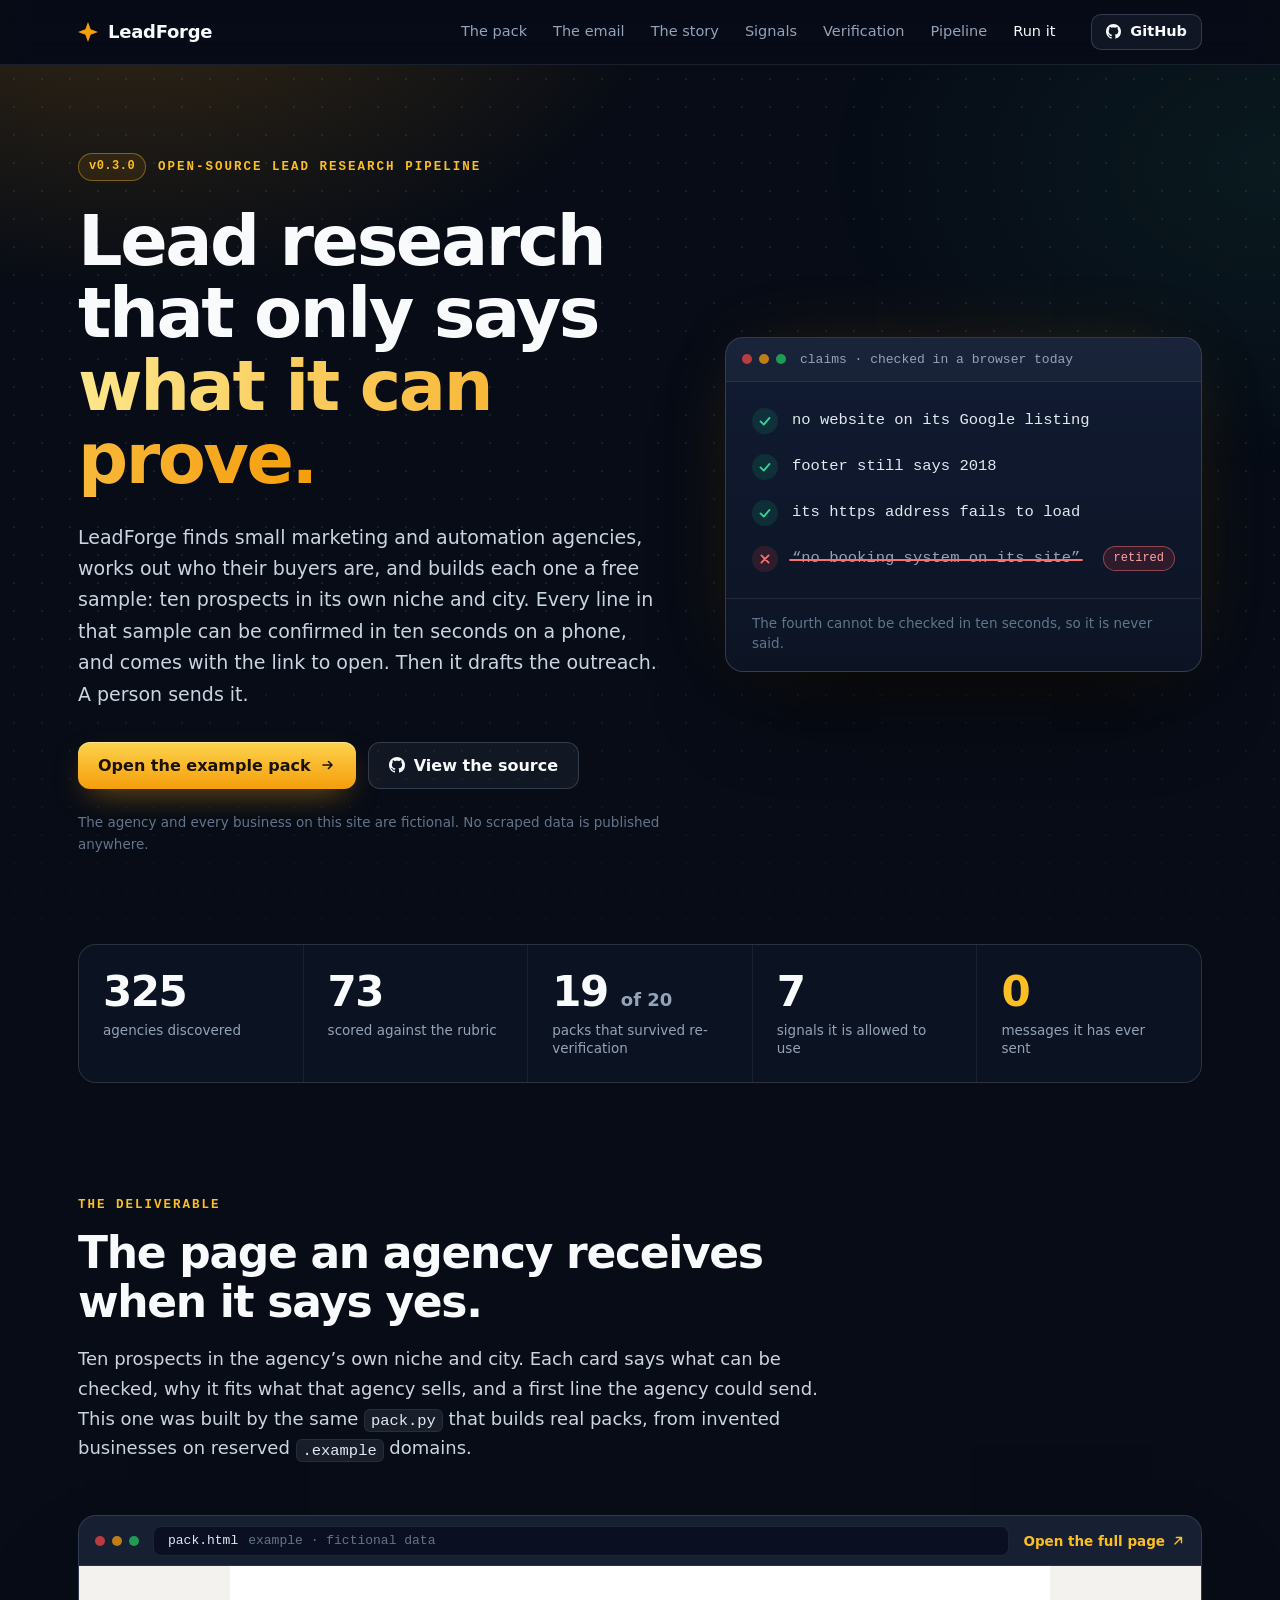
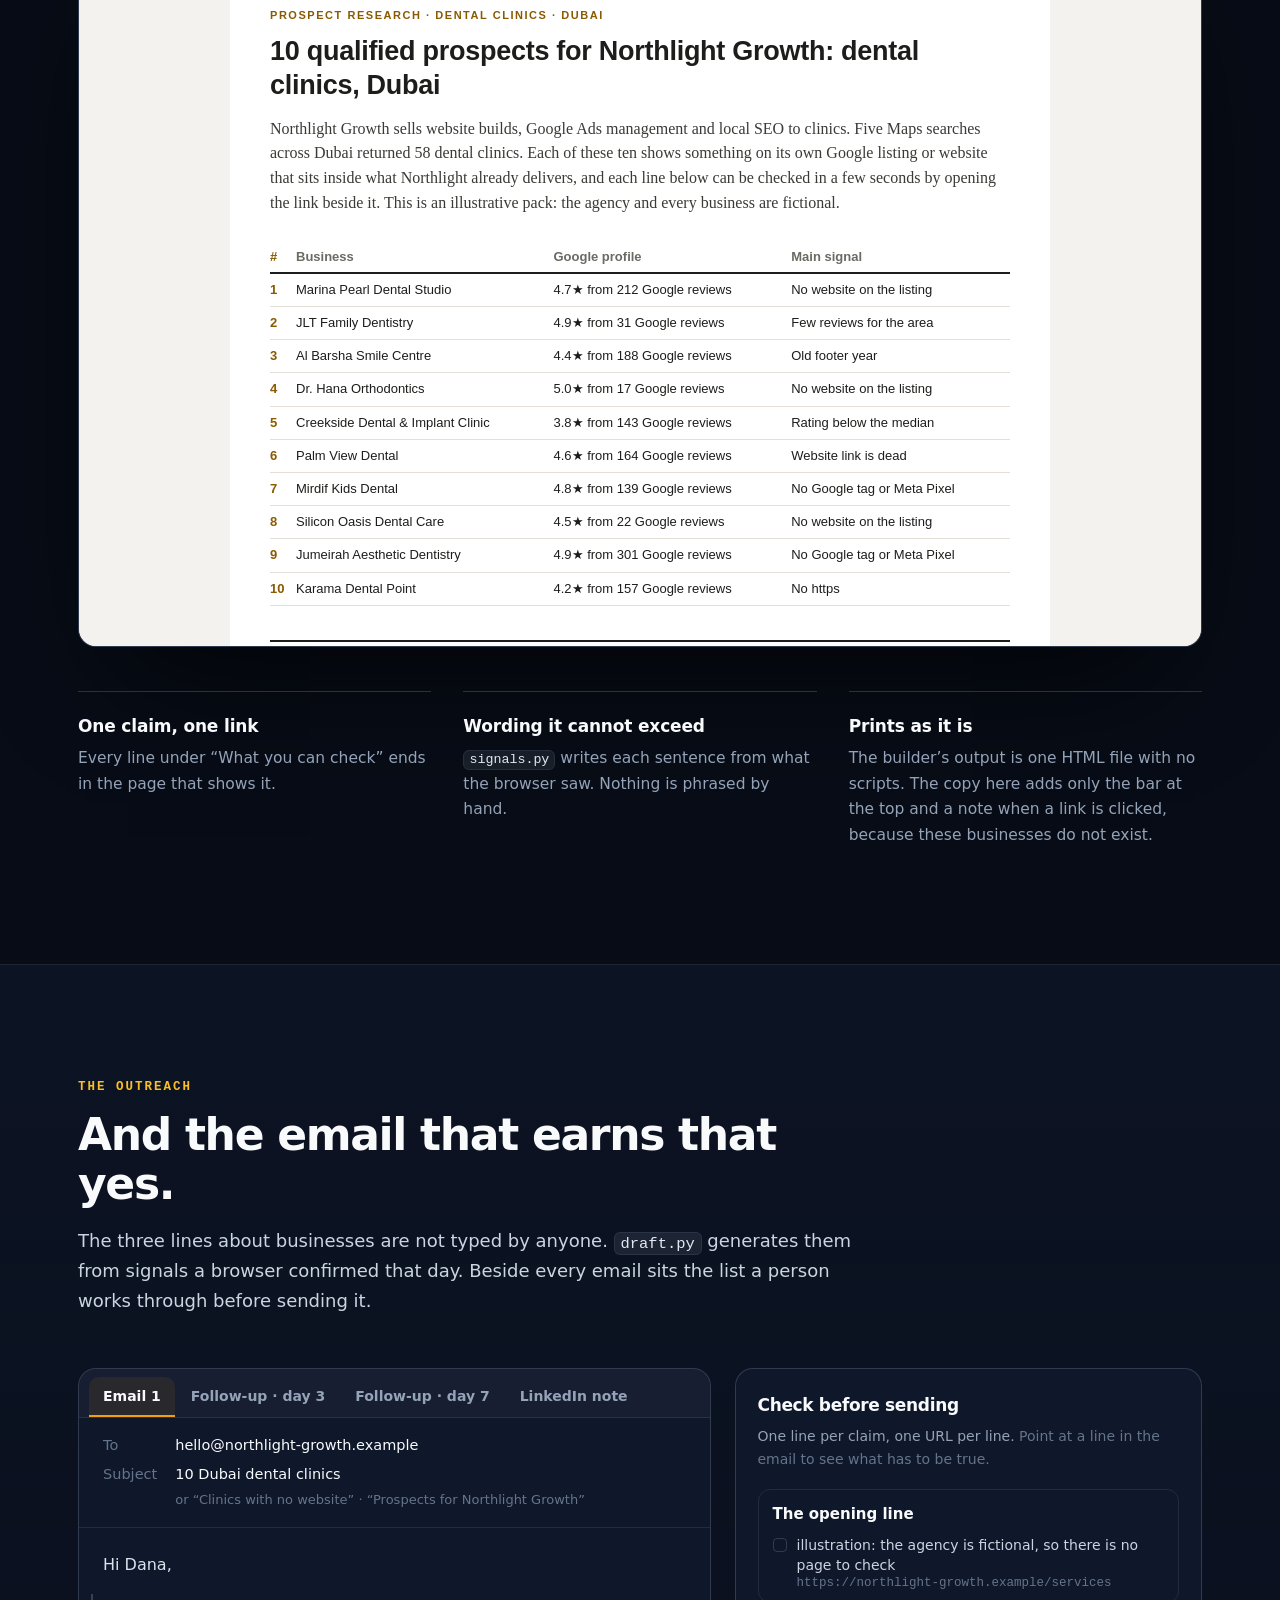
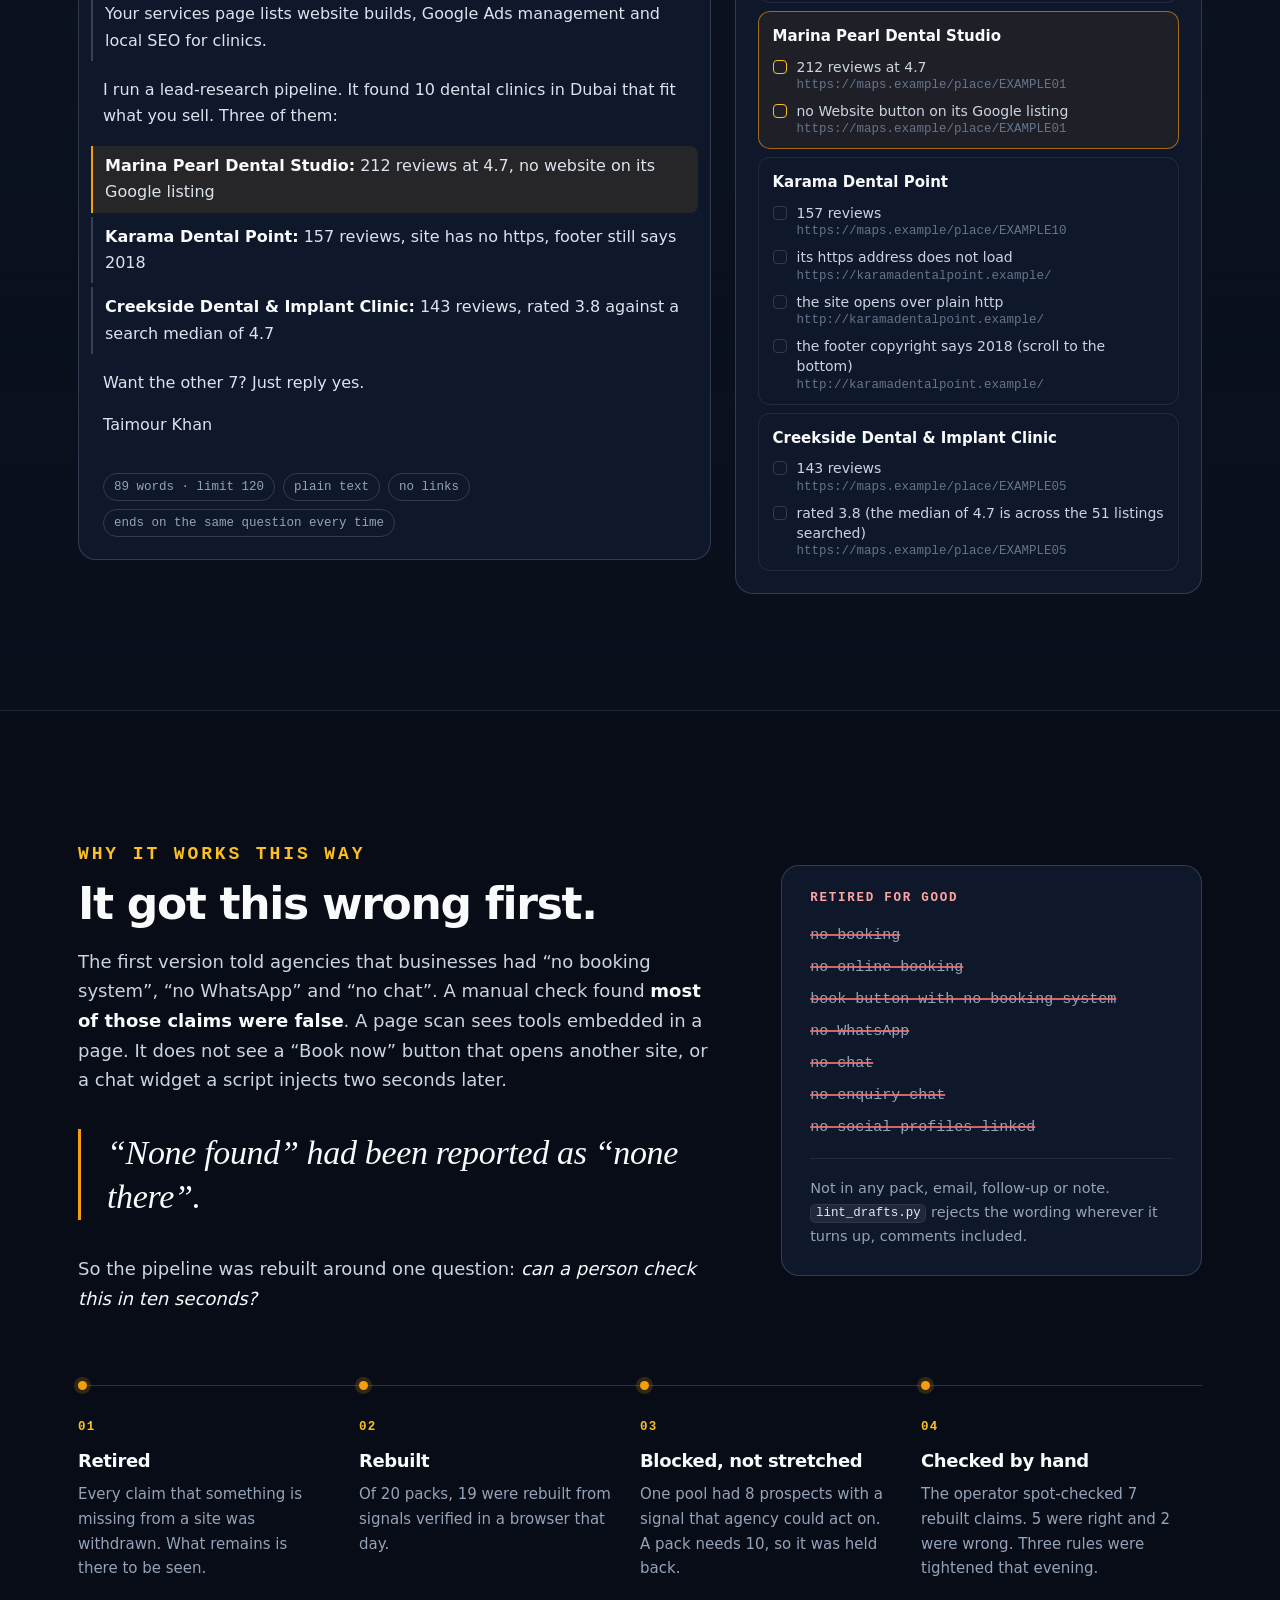
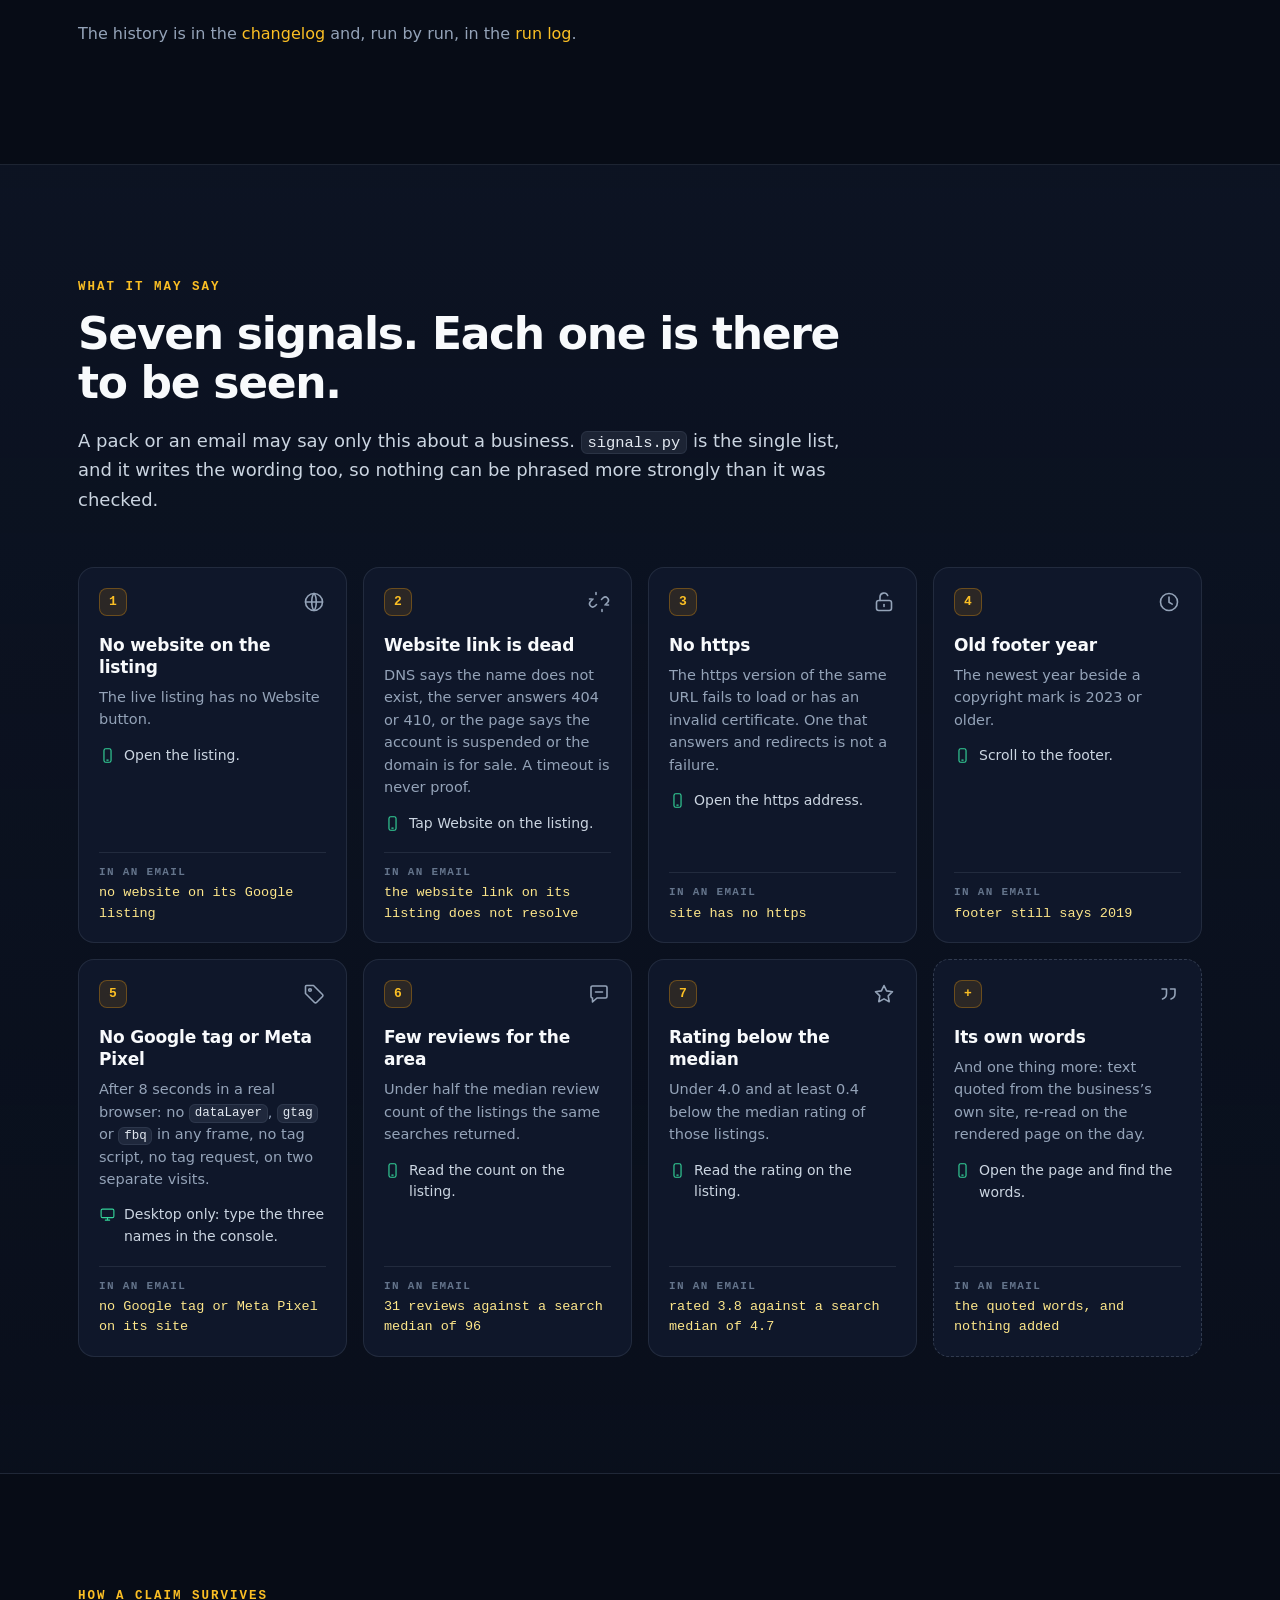
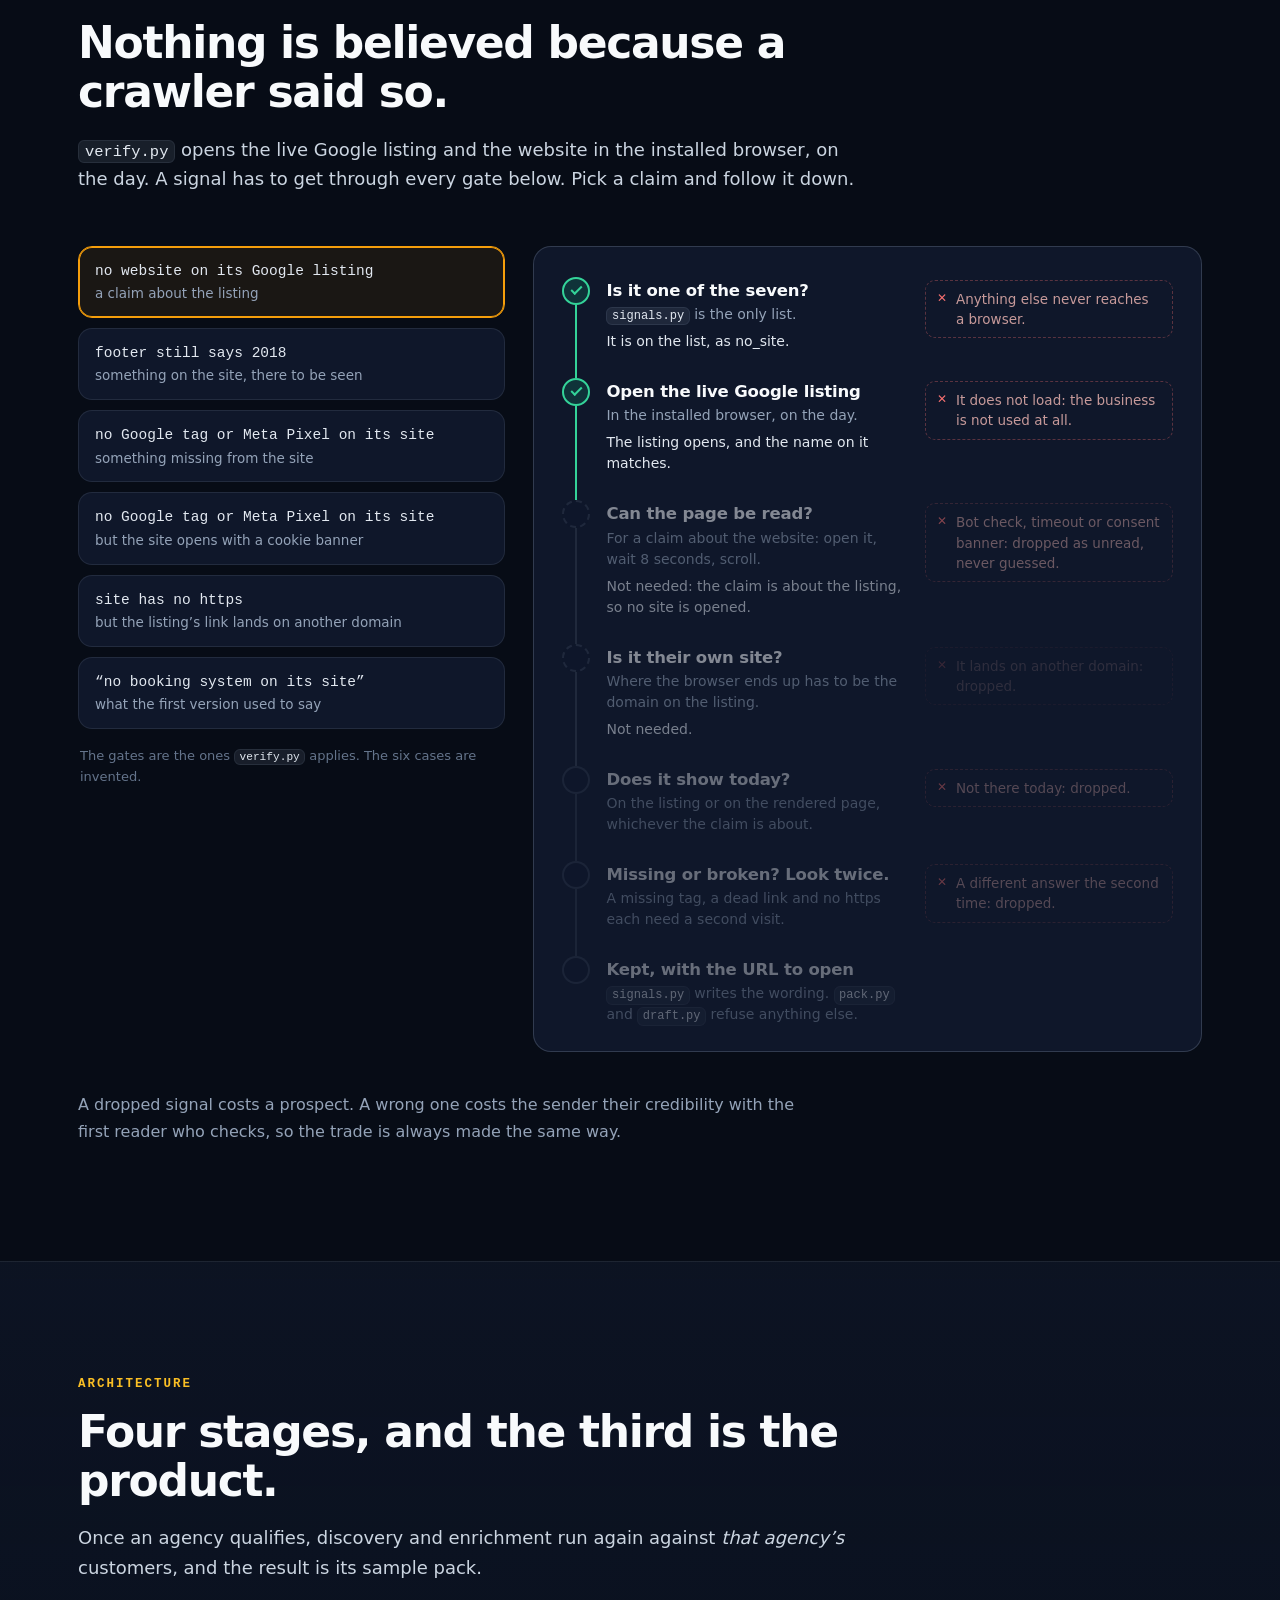
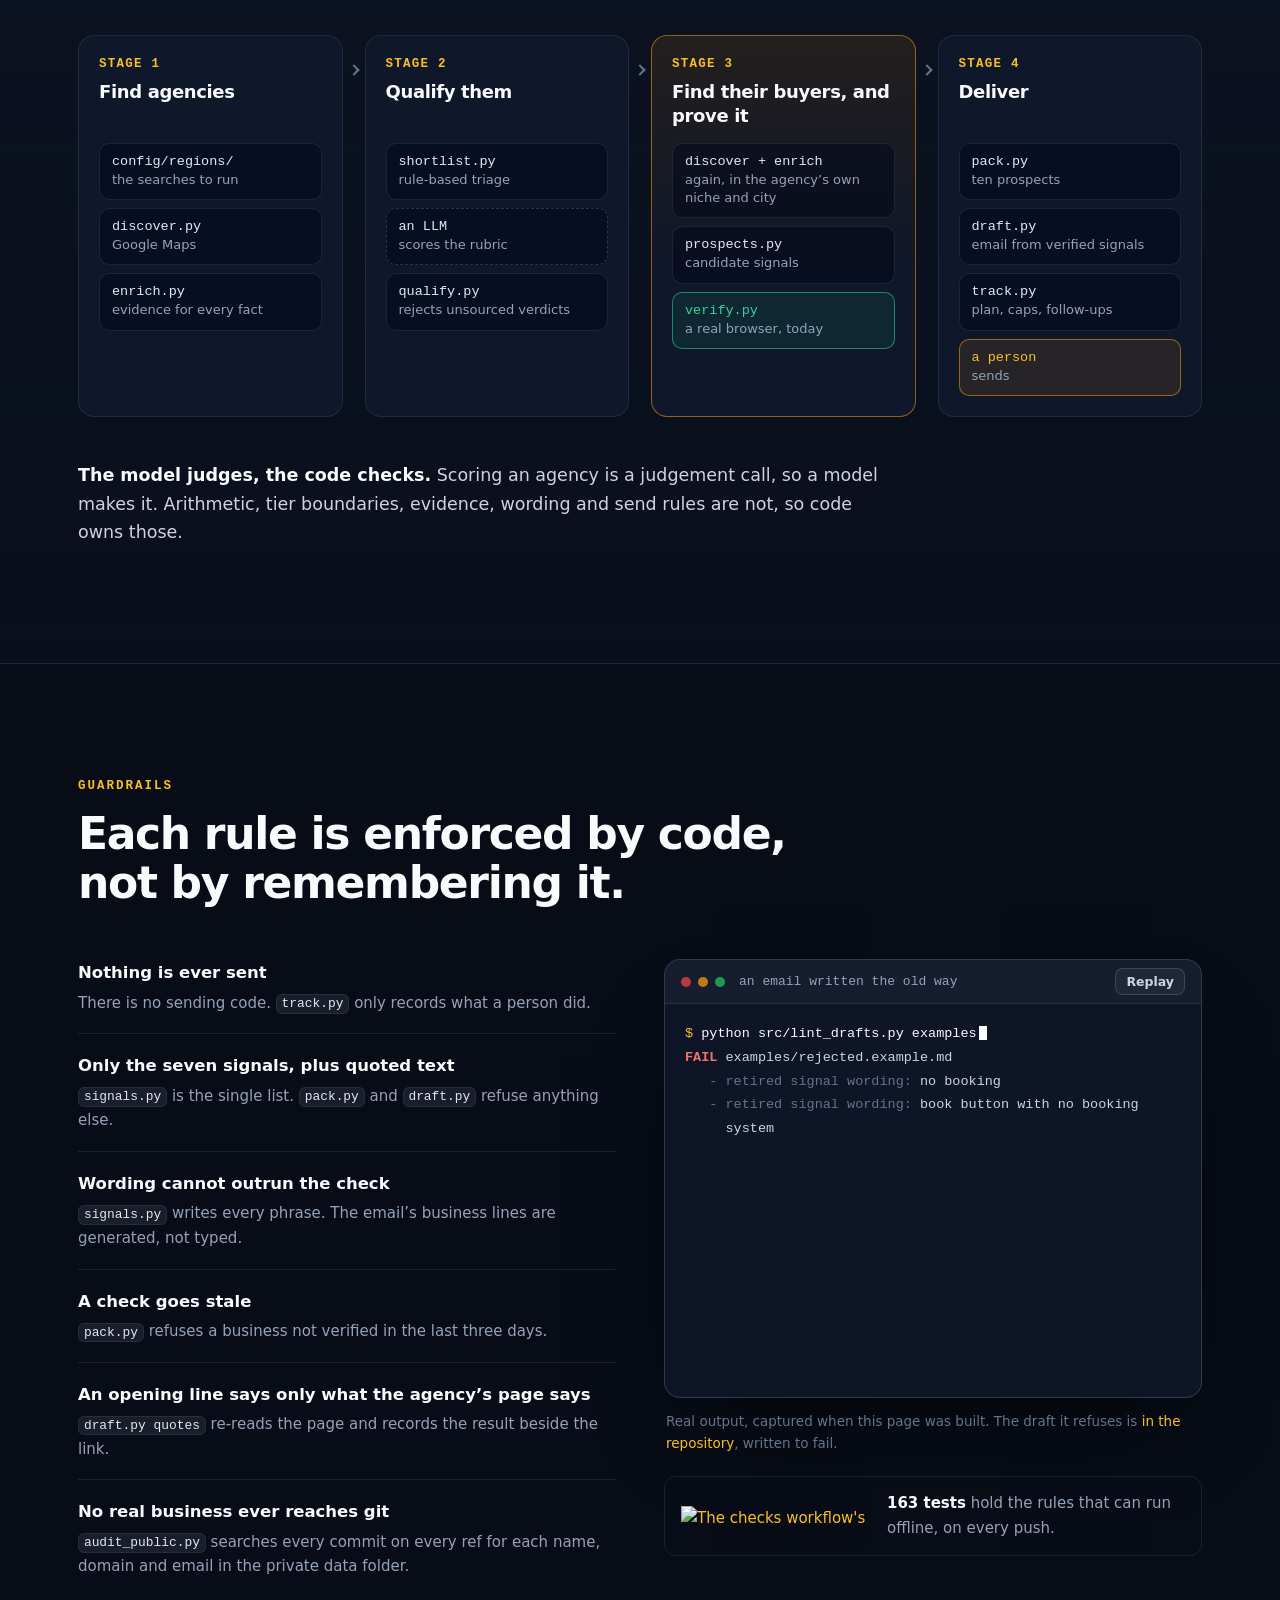
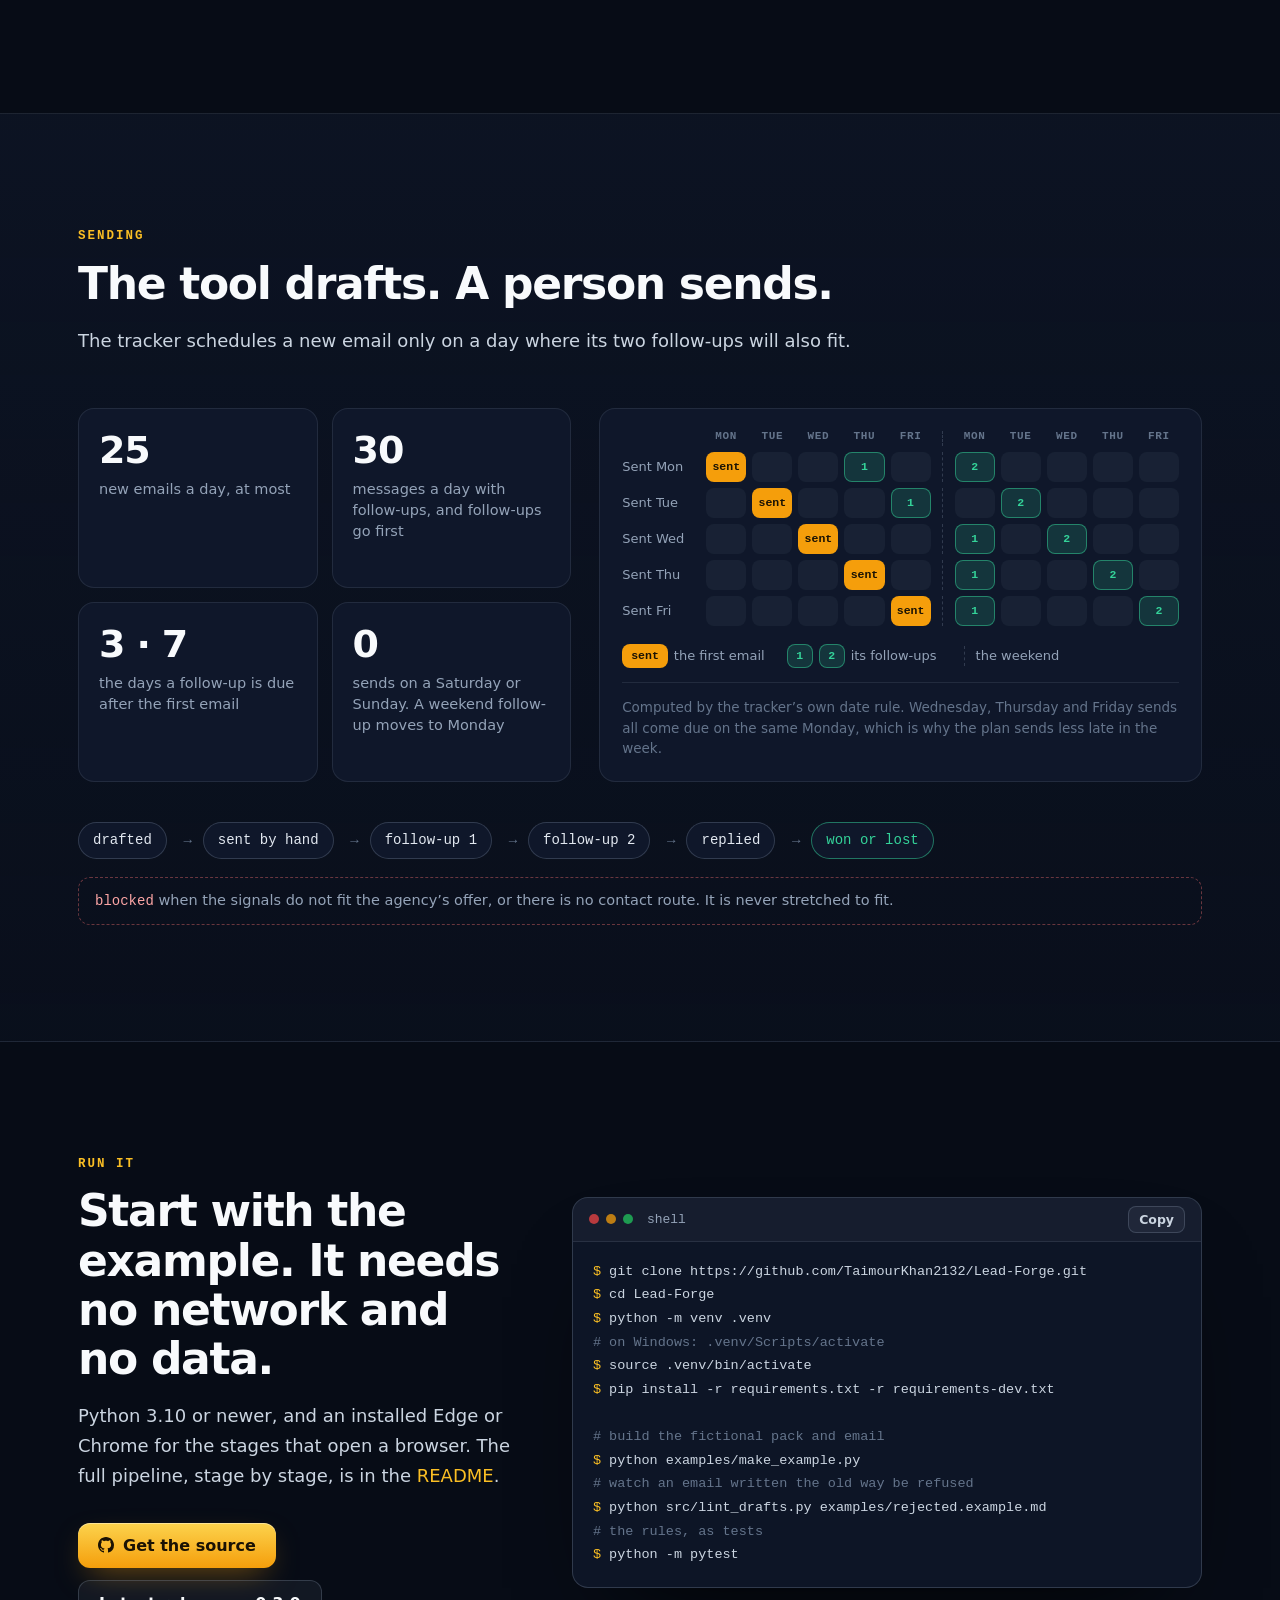
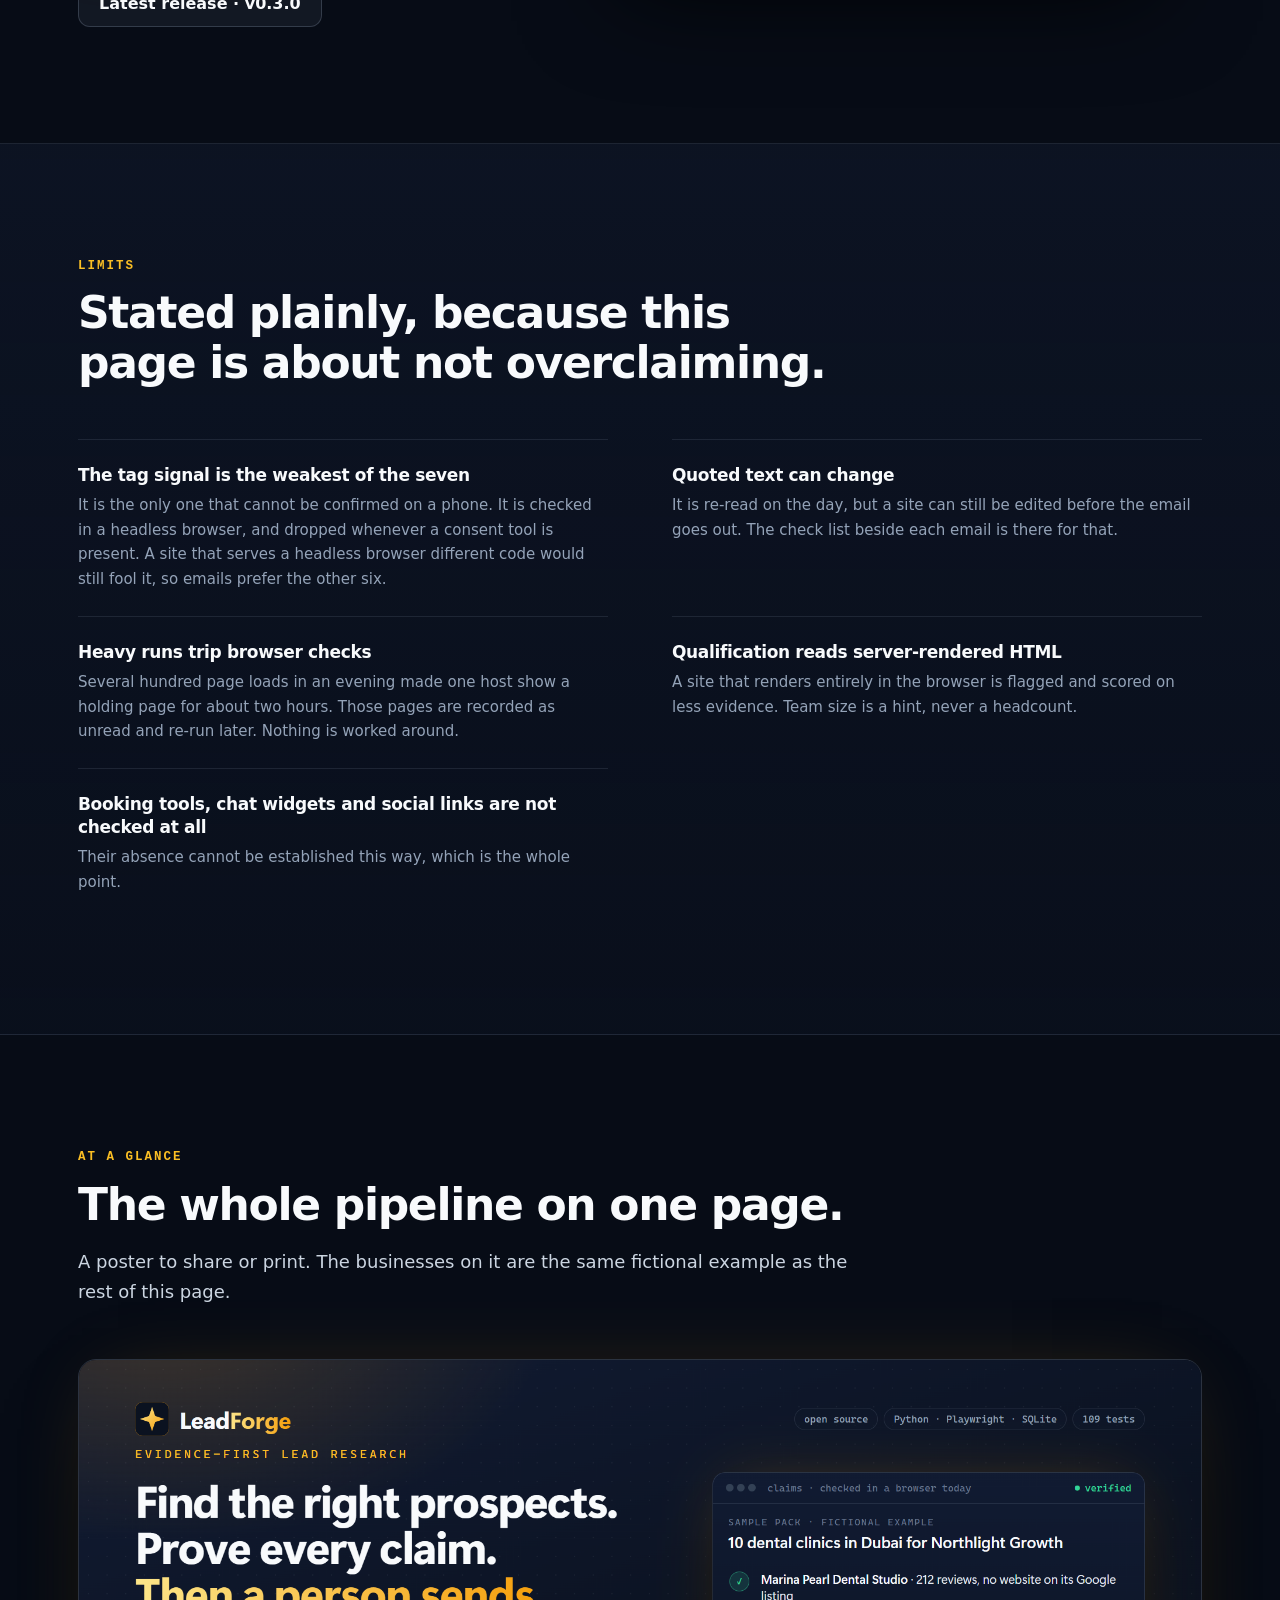
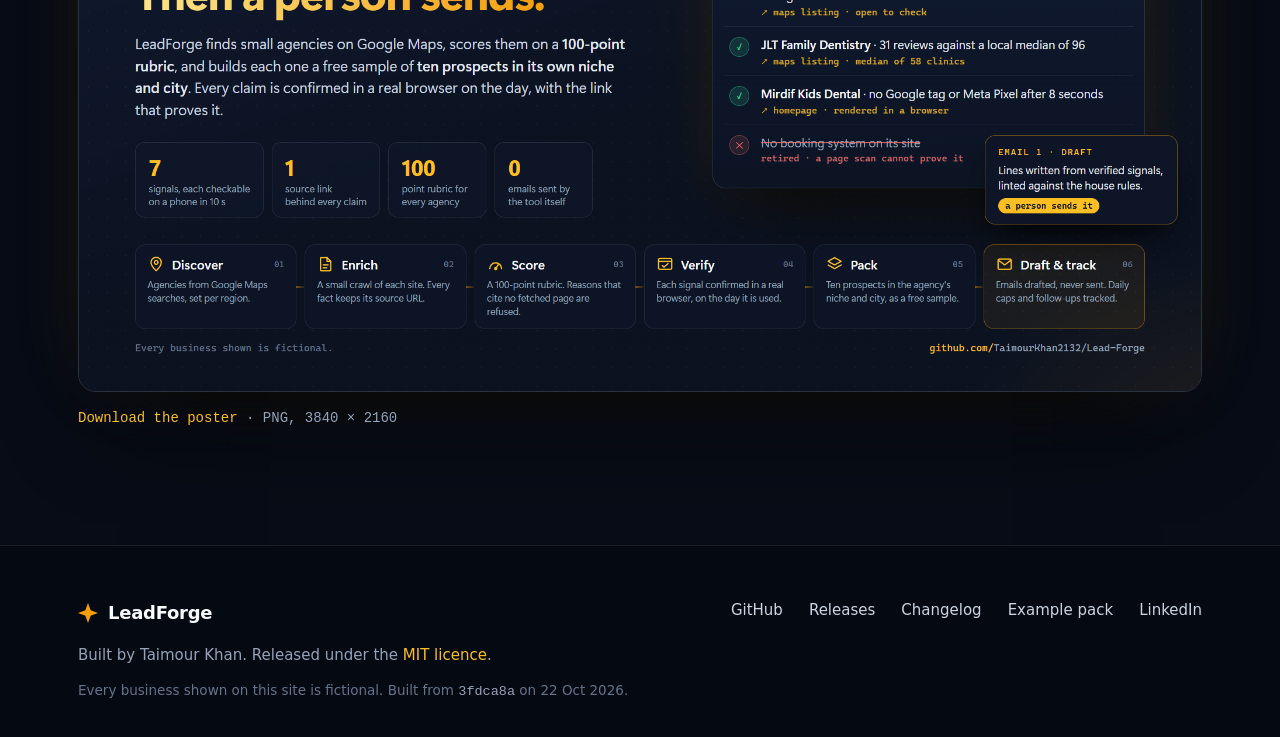
==== commit a1337258: "Publish the live page from 3fdca8a" ====
--- a/index.html
+++ b/index.html
@@ -424,7 +424,7 @@
           <pre><span class="ln"><span class="p">$</span> <span class="cmd">python src/lint_drafts.py examples/rejected.example.md</span></span><span class="ln"><span class="bad">FAIL</span> examples/rejected.example.md</span><span class="ln"><span class="dim">   - retired signal wording:</span> no booking</span><span class="ln"><span class="dim">   - retired signal wording:</span> book button with no booking system</span><span class="ln"><span class="dim">   - retired signal wording:</span> booking system</span><span class="ln"><span class="dim">   - retired signal wording:</span> no WhatsApp</span><span class="ln"><span class="dim">   - retired signal wording:</span> no chat</span><span class="ln"><span class="dim">   - retired signal wording:</span> no social profiles linked</span><span class="ln"><span class="dim">   - retired signal wording:</span> search description</span><span class="ln"><span class="dim">   - retired signal wording:</span> &#x27;ad tracking&#x27; (say &#x27;Google tag or Meta Pixel&#x27;)</span><span class="ln"><span class="dim">   - retired signal wording:</span> the &#x27;checked twice in a real browser&#x27; sentence</span><span class="ln">0/1 drafts pass, 0 blocked</span></pre>
         </div>
         <p class="cap">Real output, captured when this page was built. The draft it refuses is <a href="https://github.com/TaimourKhan2132/Lead-Forge/blob/main/examples/rejected.example.md">in the repository</a>, written to fail.</p>
-        <p class="tested"><a href="https://github.com/TaimourKhan2132/Lead-Forge/actions/workflows/checks.yml"><img src="https://github.com/TaimourKhan2132/Lead-Forge/actions/workflows/checks.yml/badge.svg" alt="The checks workflow's current status" height="20" loading="lazy"></a><span><b>110 tests</b> hold the rules that can run offline, on every push.</span></p>
+        <p class="tested"><a href="https://github.com/TaimourKhan2132/Lead-Forge/actions/workflows/checks.yml"><img src="https://github.com/TaimourKhan2132/Lead-Forge/actions/workflows/checks.yml/badge.svg" alt="The checks workflow's current status" height="20" loading="lazy"></a><span><b>163 tests</b> hold the rules that can run offline, on every push.</span></p>
       </div>
     </div>
   </div>
@@ -606,7 +606,7 @@
     <div>
       <a class="brand" href="./"><svg><use href="#i-star"/></svg><span>LeadForge</span></a>
       <p>Built by Taimour Khan. Released under the <a href="https://github.com/TaimourKhan2132/Lead-Forge/blob/main/LICENSE">MIT licence</a>.</p>
-      <p class="fine">Every business shown on this site is fictional. Built from <a href="https://github.com/TaimourKhan2132/Lead-Forge/commit/f64d17e36c88ebe03d8f49704fdffdd8ce5663bb">f64d17e</a> on 15 Oct 2026.</p>
+      <p class="fine">Every business shown on this site is fictional. Built from <a href="https://github.com/TaimourKhan2132/Lead-Forge/commit/3fdca8ae8404a39bfdd1940f1023ddbcd0fc0e80">3fdca8a</a> on 22 Oct 2026.</p>
     </div>
     <nav aria-label="Elsewhere">
       <a href="https://github.com/TaimourKhan2132/Lead-Forge">GitHub</a>
